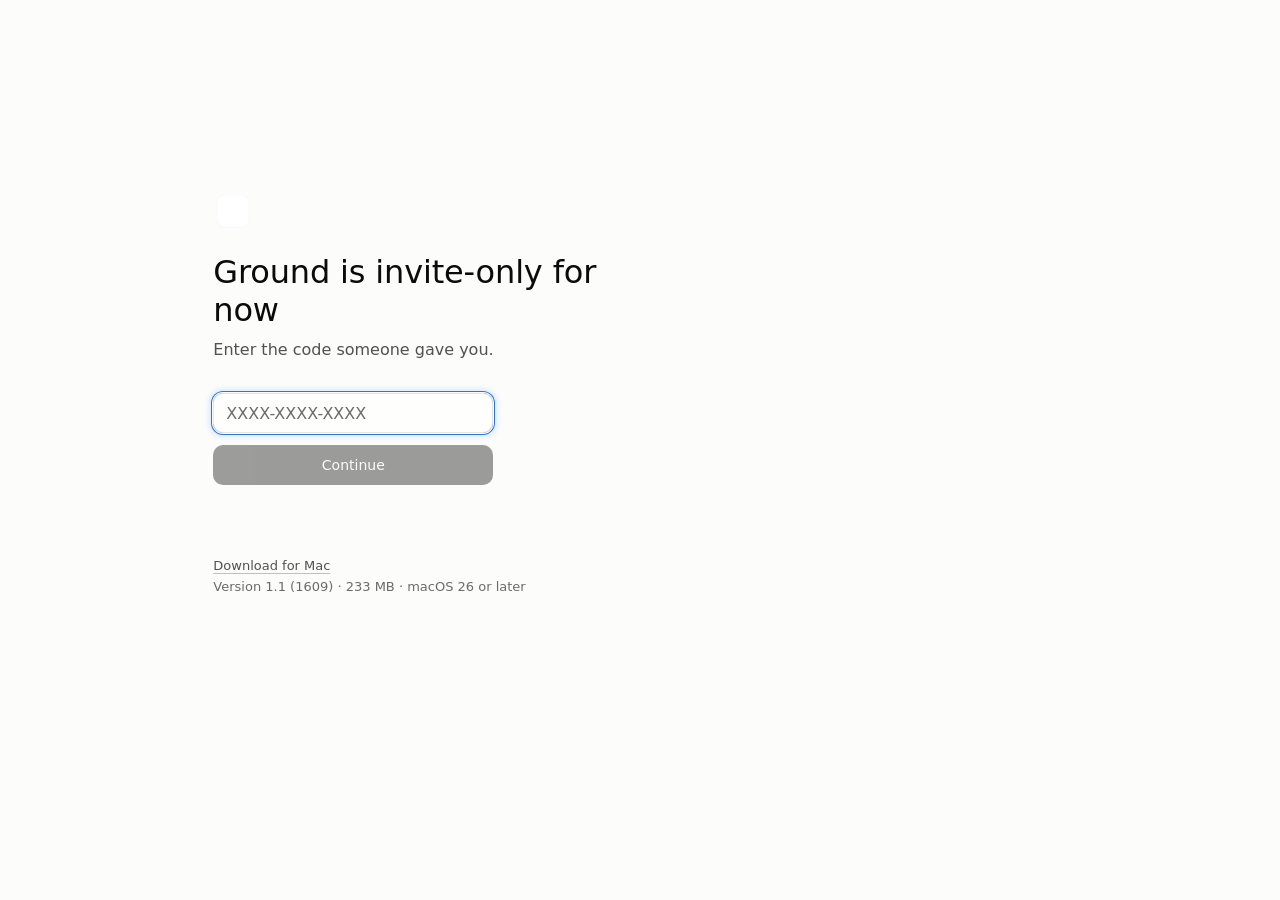
==== index.html @ ee079dfc "Ground's site: build 1609 Co-Authored-By: Claude Opus 5.5 <noreply@anthropic.com> Claude-Session: ht" ====
<!doctype html>
<html lang="en">
<head>
<meta charset="utf-8">
<meta name="viewport" content="width=device-width, initial-scale=1">
<meta name="robots" content="noindex, nofollow">
<title>Ground</title>
<meta name="theme-color" content="#FCFCFB">
<meta name="color-scheme" content="light">
<meta name="referrer" content="no-referrer">
<link rel="icon" type="image/png" href="favicon.png">
<link rel="apple-touch-icon" href="assets/apple-touch-icon.png">
<link rel="stylesheet" href="assets/gate.css">
<script>try { if (sessionStorage.getItem('ground.key')) document.documentElement.className = 'opening'; } catch (e) {}</script>
<script id="vault" type="application/json">{"v":1,"page":"index.html","manifest":"vault/e48f342cd4719c96.bin","salt":"JisEtHu2d+wHsGTk/KEd5A==","iterations":600000}</script>
</head>
<body>
<main class="gate">
  <div class="col">
    <img class="icon" src="assets/icon-512.png" alt="" width="40" height="40">
    <h1 class="title">Ground is invite-only for now</h1>
    <p class="line">Enter the code someone gave you.</p>
    <form class="card" id="gate" novalidate>
      <input class="field" id="code" type="text" placeholder="XXXX-XXXX-XXXX" aria-label="Invitation code"
             autocomplete="off" autocorrect="off" autocapitalize="characters" spellcheck="false" enterkeyhint="go">
      <button class="btn btn-primary" id="go" type="submit" disabled>Continue</button>
      <p class="problem" id="problem" role="status" aria-live="polite"></p>
    </form>
    <div class="app">
      <a href="https://github.com/office-levy/ground-site/releases/latest/download/Ground.dmg">Download for Mac</a>
      <p>Version 1.1 (1609) · 233 MB · macOS 26 or later</p>
    </div>
    <noscript><p class="problem">This page needs JavaScript to open.</p></noscript>
  </div>
</main>
<script src="assets/gate.js"></script>
</body>
</html>
---- assets/gate.css ----
/* The gate: Ground's invitation step (SignIn.swift `invited()`, PageTokens.swift SignInLook, the left
   column of 1 October 2026), in the site's own tokens (assets/site.css). Light only. */

:root {
  --ground: #FCFCFB;
  --ink: #0B0B0B;
  --secondary: #52514E;
  --quiet: #6D6B67;            /* Palette.placeholder too */
  --edge: rgba(11, 11, 11, .10);
  --edge-strong: rgba(11, 11, 11, .20);
  --field: rgba(255, 255, 255, .50);
  --accent: #2A78D6;
  --focus-glow: #CDE2FB;
  --primary: #0B0B0B;
  --primary-hover: #2C2C2A;
  --on-primary: #FCFCFB;
  --r-card: 10px;
  --fast: 60ms;
  --slow: 450ms;
  --overshoot: cubic-bezier(.34, 1.3, .64, 1);
  --font: -apple-system, BlinkMacSystemFont, "SF Pro Text", "SF Pro Display", system-ui, sans-serif;
  color-scheme: light;
}

* { box-sizing: border-box; }
html { -webkit-text-size-adjust: 100%; text-size-adjust: 100%; }
body {
  margin: 0;
  background: var(--ground);
  color: var(--ink);
  font-family: var(--font);
  font-size: 16px;
  line-height: 24px;
  -webkit-font-smoothing: antialiased;
}
p, h1 { margin: 0; }
.opening .gate { visibility: hidden; }

/* One left-aligned column, a sixth of the window in (48 at the least), at most 400 wide, centred in
   all but the window's bottom eighth. */
.gate {
  min-height: 100vh;
  min-height: 100svh;
  display: flex;
  align-items: center;
  padding: 48px 16px calc(48px + 12.5vh) max(48px, 16.6667vw);
}
.col { width: 100%; max-width: 400px; }
@media (max-width: 420px) { .gate { padding-left: max(24px, 16.6667vw); } }

.icon { display: block; width: 40px; height: 40px; }
.title { margin-top: 22px; font-size: 32px; line-height: 38px; font-weight: 500; letter-spacing: -.005em; }
.line { margin-top: 10px; font-size: 16px; line-height: 22px; color: var(--secondary); }

.card { margin-top: 32px; display: flex; flex-direction: column; align-items: flex-start; gap: 12px; }

/* A large field at the comfortable density: 40 high, corners 10, 12 at the sides, its words 16. */
.field {
  -webkit-appearance: none; appearance: none; margin: 0;
  width: 280px; max-width: 100%; height: 40px; padding: 0 12px;
  font: inherit; font-size: 16px; line-height: 24px; color: var(--ink);
  background: var(--field);
  border: 1px solid var(--edge);
  border-radius: var(--r-card);
  outline: none;
}
.field::placeholder { color: var(--quiet); opacity: 1; }
.field:hover:not(:focus) { border-color: var(--edge-strong); }
.field:focus { box-shadow: 0 0 0 1px var(--ground), 0 0 0 2px var(--accent), 0 0 6px 3px var(--focus-glow); }

.btn {
  -webkit-appearance: none; appearance: none; border: 0; margin: 0; font: inherit; cursor: default;
  display: inline-flex; align-items: center; justify-content: center;
  width: 280px; max-width: 100%; height: 40px; padding: 0 16px; border-radius: var(--r-card);
  font-size: 14px; line-height: 20px; font-weight: 500;
  transition: background-color var(--fast) linear, opacity var(--fast) linear, transform var(--slow) var(--overshoot);
}
.btn-primary { background: var(--primary); color: var(--on-primary); }
.btn-primary:hover:not(:disabled) { background: var(--primary-hover); }
.btn:active:not(:disabled) { transform: scale(.975); transition: background-color var(--fast) linear, transform var(--fast) linear; }
.btn:disabled { opacity: .4; }
.btn:focus { outline: none; }
.btn:focus-visible { box-shadow: 0 0 0 1px var(--ground), 0 0 0 2px var(--accent), 0 0 6px 3px var(--focus-glow); }
@media (prefers-reduced-motion: reduce) { .btn, .btn:active:not(:disabled) { transform: none; } }

.problem { font-size: 13px; line-height: 19px; color: var(--quiet); min-height: 19px; }

.app { margin-top: 40px; font-size: 13px; line-height: 19px; color: var(--quiet); }
.app a { color: var(--secondary); text-decoration: underline; text-decoration-color: rgba(82, 81, 78, .35); text-underline-offset: 3px; border-radius: 4px; }
.app a:hover { color: var(--ink); text-decoration-color: currentColor; }
.app a:focus { outline: none; }
.app a:focus-visible { box-shadow: 0 0 0 1px var(--ground), 0 0 0 2px var(--accent), 0 0 6px 3px var(--focus-glow); }
.app p { margin-top: 2px; }
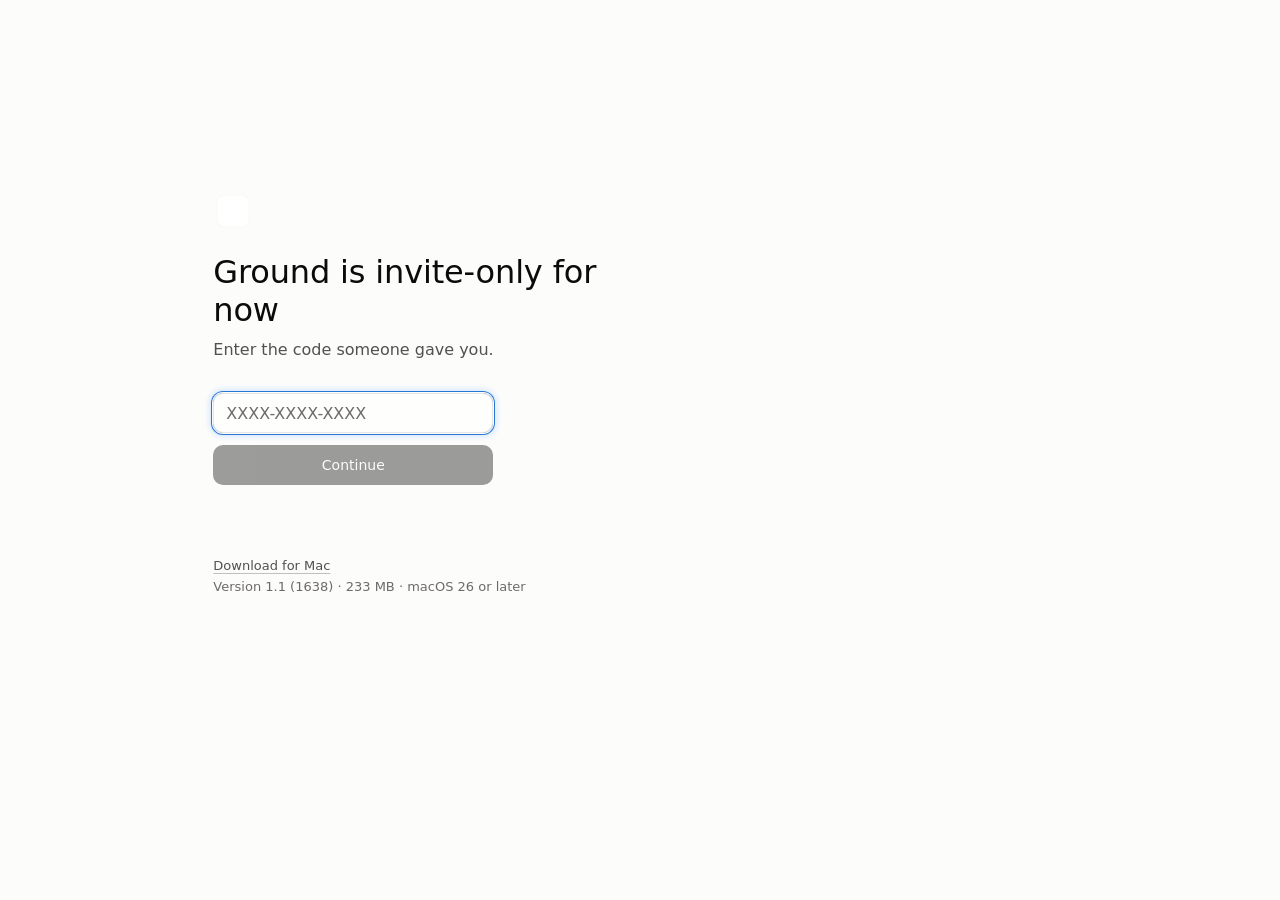
==== commit c942435c: "Publish Ground 1.1 (1638) download information" ====
--- a/index.html
+++ b/index.html
@@ -12,7 +12,7 @@
 <link rel="apple-touch-icon" href="assets/apple-touch-icon.png">
 <link rel="stylesheet" href="assets/gate.css">
 <script>try { if (sessionStorage.getItem('ground.key')) document.documentElement.className = 'opening'; } catch (e) {}</script>
-<script id="vault" type="application/json">{"v":1,"page":"index.html","manifest":"vault/e48f342cd4719c96.bin","salt":"JisEtHu2d+wHsGTk/KEd5A==","iterations":600000}</script>
+<script id="vault" type="application/json">{"v":1,"page":"index.html","manifest":"vault/114acfdcc73c30e7.bin","salt":"Dn+GaiXgDRQVJuhLzAlWlw==","iterations":600000}</script>
 </head>
 <body>
 <main class="gate">
@@ -28,7 +28,7 @@
     </form>
     <div class="app">
       <a href="https://github.com/office-levy/ground-site/releases/latest/download/Ground.dmg">Download for Mac</a>
-      <p>Version 1.1 (1609) · 233 MB · macOS 26 or later</p>
+      <p>Version 1.1 (1638) · 233 MB · macOS 26 or later</p>
     </div>
     <noscript><p class="problem">This page needs JavaScript to open.</p></noscript>
   </div>
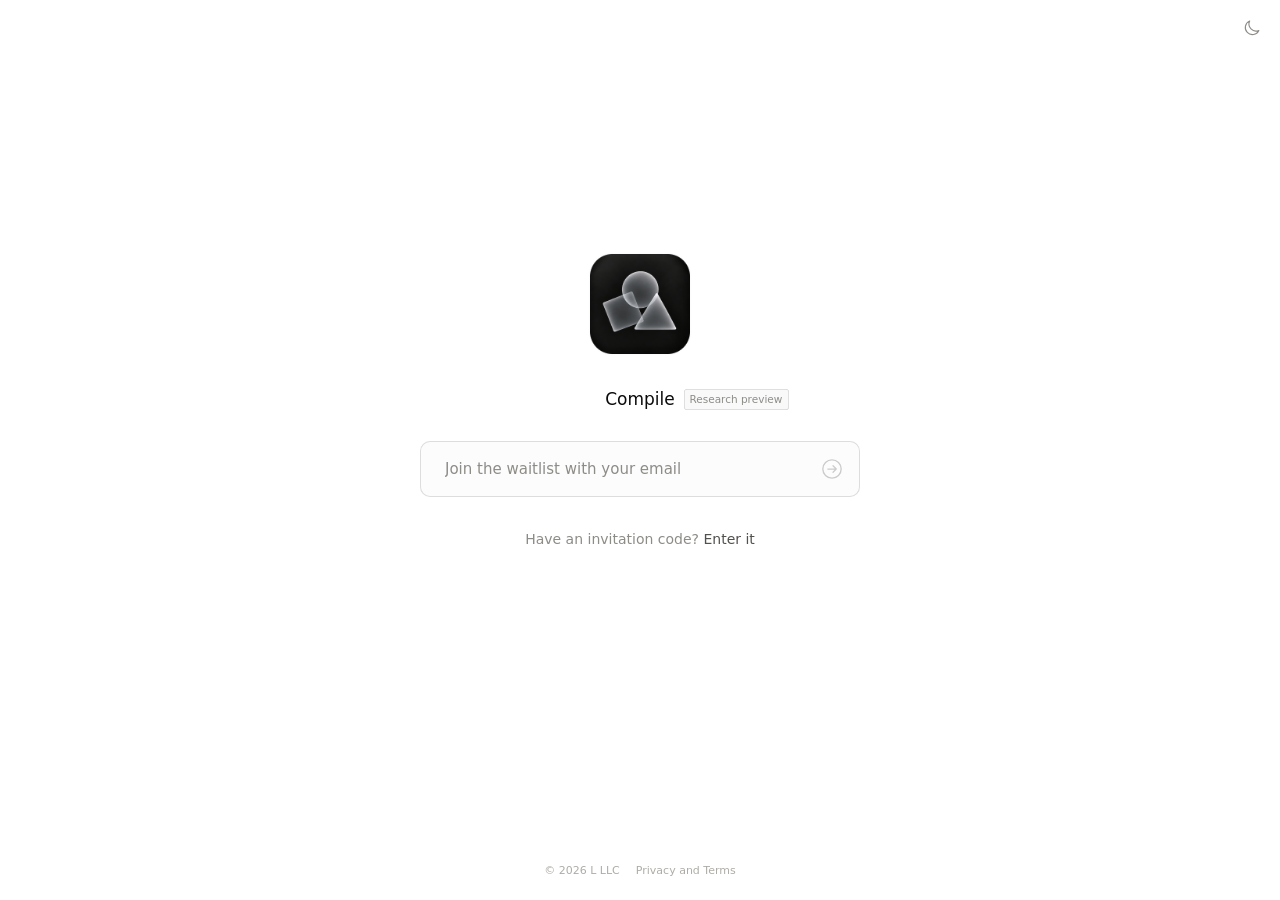
==== commit dc9f1d55: "Compile's door: the waitlist, and an invitation code's download" ====
--- a/index.html
+++ b/index.html
@@ -4,35 +4,54 @@
 <meta charset="utf-8">
 <meta name="viewport" content="width=device-width, initial-scale=1">
 <meta name="robots" content="noindex, nofollow">
-<title>Ground</title>
-<meta name="theme-color" content="#FCFCFB">
-<meta name="color-scheme" content="light">
+<title>Compile</title>
+<meta name="theme-color" content="#FFFFFF" media="(prefers-color-scheme: light)">
+<meta name="theme-color" content="#08090A" media="(prefers-color-scheme: dark)">
+<meta name="color-scheme" content="light dark">
+<script>
+/* Before the page is drawn: Light or Dark as the moon last chose, and whether this is one of Apple's own
+   systems, whose font draws SF Symbols (Site/public/assets/gate.css `.sym`). */
+(function () {
+  var root = document.documentElement;
+  try { var chosen = localStorage.getItem('appearance'); if (chosen === 'dark' || chosen === 'light') root.setAttribute('data-theme', chosen); } catch (e) {}
+  if (/Mac|iPhone|iPad|iPod/.test(navigator.platform || '') || /Macintosh|iPhone|iPad/.test(navigator.userAgent || '')) root.classList.add('apple');
+})();
+</script>
 <meta name="referrer" content="no-referrer">
 <link rel="icon" type="image/png" href="favicon.png">
 <link rel="apple-touch-icon" href="assets/apple-touch-icon.png">
 <link rel="stylesheet" href="assets/gate.css">
-<script>try { if (sessionStorage.getItem('ground.key')) document.documentElement.className = 'opening'; } catch (e) {}</script>
-<script id="vault" type="application/json">{"v":1,"page":"index.html","manifest":"vault/114acfdcc73c30e7.bin","salt":"Dn+GaiXgDRQVJuhLzAlWlw==","iterations":600000}</script>
 </head>
 <body>
-<main class="gate">
+<button class="theme" id="theme" type="button" aria-label="Dark appearance" aria-pressed="false"><span class="sym" aria-hidden="true"></span><svg class="drawn" viewBox="0 0 28 28" aria-hidden="true"><path d="M11.66 7A7.08 7.08 0 1 0 20.82 16.49A7.06 7.06 0 0 1 11.66 7Z"/></svg></button>
+<main class="gate" data-cloud="https://ground-cloud.ml2873.workers.dev">
   <div class="col">
-    <img class="icon" src="assets/icon-512.png" alt="" width="40" height="40">
-    <h1 class="title">Ground is invite-only for now</h1>
-    <p class="line">Enter the code someone gave you.</p>
-    <form class="card" id="gate" novalidate>
-      <input class="field" id="code" type="text" placeholder="XXXX-XXXX-XXXX" aria-label="Invitation code"
-             autocomplete="off" autocorrect="off" autocapitalize="characters" spellcheck="false" enterkeyhint="go">
-      <button class="btn btn-primary" id="go" type="submit" disabled>Continue</button>
+    <span class="icon" aria-hidden="true"><img class="day" src="assets/icon-512.png" alt="" width="100" height="100"><img class="night" src="assets/icon-512-dark.png" alt="" width="100" height="100"></span>
+    <h1 class="title"><span class="name">Compile<span class="badge"><span>Research preview</span></span></span></h1>
+    <form class="card" id="ask" novalidate>
+      <div class="row">
+        <input class="field" id="email" type="email" placeholder="Join the waitlist with your email" aria-label="Your email address, to join the waitlist" autocomplete="email" spellcheck="false">
+        <button class="go" id="send" type="submit" disabled aria-label="Join the waitlist"><span class="sym" aria-hidden="true"></span><svg class="drawn" viewBox="0 0 28 28" aria-hidden="true"><circle cx="14" cy="14" r="9.18"/><path class="arrow" d="M9.83 14H18.28M15.02 10.75L18.28 14L15.02 17.25"/><path class="tick" d="M10.17 14.57L12.65 17.94L17.75 10.5"/></svg></button>
+      </div>
+      <p class="problem" id="asked" role="status" aria-live="polite"></p>
+    </form>
+    <form class="card" id="enter" novalidate hidden>
+      <div class="cells" id="cells">
+        <input id="code" type="text" aria-label="Your invitation code: twelve letters and digits" autocomplete="off" autocorrect="off"
+               autocapitalize="characters" spellcheck="false" enterkeyhint="go">
+        <div class="boxes" aria-hidden="true"><span class="group"><span class="box" style="--i:0"></span><span class="box" style="--i:1"></span><span class="box" style="--i:2"></span><span class="box" style="--i:3"></span></span><span class="group"><span class="box" style="--i:4"></span><span class="box" style="--i:5"></span><span class="box" style="--i:6"></span><span class="box" style="--i:7"></span></span><span class="group"><span class="box" style="--i:8"></span><span class="box" style="--i:9"></span><span class="box" style="--i:10"></span><span class="box" style="--i:11"></span></span></div>
+      </div>
       <p class="problem" id="problem" role="status" aria-live="polite"></p>
     </form>
-    <div class="app">
-      <a href="https://github.com/office-levy/ground-site/releases/latest/download/Ground.dmg">Download for Mac</a>
-      <p>Version 1.1 (1638) · 233 MB · macOS 26 or later</p>
+    <div class="get" id="get" hidden>
+      <a class="download" id="download" href="#"><span class="mark" aria-hidden="true">&#xF8FF;</span>Download for Mac</a>
+      <p class="version"><span class="release">Version 1.3 (3509) · 213 MB</span><span>Requires <span class="system">macOS 26 or later</span> and a Mac with Apple silicon</span></p>
     </div>
-    <noscript><p class="problem">This page needs JavaScript to open.</p></noscript>
+    <p class="switch" id="switch-line"><span id="switch-words">Have an invitation code? </span><button type="button" class="link" id="switch" aria-controls="enter">Enter it</button></p>
+    <noscript><p class="problem">This page needs JavaScript.</p></noscript>
   </div>
 </main>
+<footer class="foot"><span>© 2026 L LLC</span><a href="privacy-and-terms.txt" download="Compile Privacy and Terms.txt">Privacy and Terms</a></footer>
 <script src="assets/gate.js"></script>
 </body>
 </html>
--- a/assets/gate.css
+++ b/assets/gate.css
@@ -1,93 +1,370 @@
-/* The gate: Ground's invitation step (SignIn.swift `invited()`, PageTokens.swift SignInLook, the left
-   column of 1 October 2026), in the site's own tokens (assets/site.css). Light only. */
+/* The gate: the site's door, in Compile's tokens (docs/spec/visual-system.md, Palette.swift), in Light or
+   Dark as the reader's system is, or as the moon at the top right chooses (the owner, 29 October 2026: “there
+   shoudl be a dark mode”). SF Pro, as the system's font, and SF Symbols, from the same font, on Apple's own
+   systems (the owner: “make sure its all apple sf symbols and font”). One column: Compile's icon, its name with "Research preview" beside it, and the
+   waitlist; the code's cells take the waitlist's place, and the download theirs. Focus is quiet and
+   neutral here, a ring of tint, with no blue. */
 
 :root {
-  --ground: #FCFCFB;
+  --ground: #FFFFFF;           /* white (the owner, 29 October 2026: “make the background straight up white in light mode”) */
   --ink: #0B0B0B;
   --secondary: #52514E;
-  --quiet: #6D6B67;            /* Palette.placeholder too */
-  --edge: rgba(11, 11, 11, .10);
-  --edge-strong: rgba(11, 11, 11, .20);
-  --field: rgba(255, 255, 255, .50);
+  --quiet: #8E8C87;            /* the grey words, lighter than the app's (the owner, 29 October 2026: “the gray text should be lighter in light mode and darker in dark mode”) */
+  --name: #0B0B0B;             /* Compile's name: ink in Light (“compile should be darker in light mode”) */
+  --link: #52514E;             /* “Enter it”: a step softer than the name, in Light as in Dark (the owner, 29 October 2026: “the gray used in 'compile' should be the color for 'enter it' and the color 'enter it' is should take what compile is”) */
+  --badge-fill: rgba(var(--tints), .022);
+  --faint: #AEACA7;            /* the footer's words, fainter than the grey words (the owner, 29 October 2026) */
+  --tints: 11, 11, 11;         /* the tints are the text colour at an opacity: #0B0B0B in Light */
+  --edge: rgba(var(--tints), .10);
+  --edge-strong: rgba(var(--tints), .20);
+  --tint: rgba(var(--tints), .05);
+  --tint-hover: rgba(var(--tints), .10);
+  --field: #FCFCFC;            /* the text box the lightest grey on the white page (the owner, 29 October 2026: “a lot lighter gray”, then lighter still) */
+  --shadow: rgba(11, 11, 11, .045);
   --accent: #2A78D6;
   --focus-glow: #CDE2FB;
-  --primary: #0B0B0B;
-  --primary-hover: #2C2C2A;
-  --on-primary: #FCFCFB;
   --r-card: 10px;
   --fast: 60ms;
+  --base: 200ms;
+  --settle: 300ms;
   --slow: 450ms;
-  --overshoot: cubic-bezier(.34, 1.3, .64, 1);
-  --font: -apple-system, BlinkMacSystemFont, "SF Pro Text", "SF Pro Display", system-ui, sans-serif;
-  color-scheme: light;
-}
-
+  --ease-out: cubic-bezier(.165, .84, .44, 1);
+  --overshoot: cubic-bezier(.3, 1.12, .6, 1);   /* a little give, no more */
+  --regular: 400;
+  --medium: 500;
+  --font: -apple-system, BlinkMacSystemFont, system-ui, "SF Pro", "SF Pro Text", sans-serif;
+  color-scheme: light dark;
+}
+/* Dark, as Compile's own (Palette.swift): Linear's page, #08090A, its text #F7F8F8, X's greys for the
+   quieter words, the tints white; the field a step above the page, as the app's message field is. As the
+   reader's system is, unless the moon chose (`data-theme`, kept in the browser). */
+:root[data-theme="dark"] {
+  --ground: #08090A;
+  --ink: #F7F8F8;
+  --secondary: #CECECE;
+  --quiet: #8C8C8C;
+  --name: #F7F8F8;
+  --link: #CECECE;
+  --badge-fill: rgba(var(--tints), .05);
+  --faint: #6B6B6B;
+  --tints: 255, 255, 255;
+  --tint-hover: rgba(var(--tints), .075);
+  --field: rgba(255, 255, 255, .018);   /* a step above the page, less than it was (the owner, 29 October 2026: “make the text box a bit darker than it was before”) */
+  --shadow: rgba(0, 0, 0, .35);
+  color-scheme: dark;
+}
+:root[data-theme="light"] { color-scheme: light; }
+@media (prefers-color-scheme: dark) {
+  :root:not([data-theme="light"]) {
+    --ground: #08090A;
+    --ink: #F7F8F8;
+    --secondary: #CECECE;
+    --quiet: #8C8C8C;
+    --name: #F7F8F8;
+    --link: #CECECE;
+    --badge-fill: rgba(var(--tints), .05);
+    --faint: #6B6B6B;
+    --tints: 255, 255, 255;
+    --tint-hover: rgba(var(--tints), .075);
+    --field: rgba(255, 255, 255, .018);
+    --shadow: rgba(0, 0, 0, .35);
+    color-scheme: dark;
+  }
+}
 * { box-sizing: border-box; }
 html { -webkit-text-size-adjust: 100%; text-size-adjust: 100%; }
 body {
   margin: 0;
+  display: flex; flex-direction: column; min-height: 100vh; min-height: 100svh;
   background: var(--ground);
   color: var(--ink);
   font-family: var(--font);
-  font-size: 16px;
-  line-height: 24px;
+  font-size: 14px;
+  line-height: 20px;
+  font-weight: var(--regular);
   -webkit-font-smoothing: antialiased;
+  transition: background-color var(--base) var(--ease-out), color var(--base) var(--ease-out);
 }
 p, h1 { margin: 0; }
-.opening .gate { visibility: hidden; }
-
-/* One left-aligned column, a sixth of the window in (48 at the least), at most 400 wide, centred in
-   all but the window's bottom eighth. */
+.opening .gate, .opening .foot { visibility: hidden; }
+
+/* One column, 360 wide, a little above the window's middle: its top stays where it is, so a message, a
+   form giving way to another, or the download, changes nothing above it. */
 .gate {
-  min-height: 100vh;
-  min-height: 100svh;
-  display: flex;
-  align-items: center;
-  padding: 48px 16px calc(48px + 12.5vh) max(48px, 16.6667vw);
-}
-.col { width: 100%; max-width: 400px; }
-@media (max-width: 420px) { .gate { padding-left: max(24px, 16.6667vw); } }
-
-.icon { display: block; width: 40px; height: 40px; }
-.title { margin-top: 22px; font-size: 32px; line-height: 38px; font-weight: 500; letter-spacing: -.005em; }
-.line { margin-top: 10px; font-size: 16px; line-height: 22px; color: var(--secondary); }
-
-.card { margin-top: 32px; display: flex; flex-direction: column; align-items: flex-start; gap: 12px; }
-
-/* A large field at the comfortable density: 40 high, corners 10, 12 at the sides, its words 16. */
+  flex: 1;
+  display: flex; align-items: flex-start; justify-content: center;
+  padding: max(48px, calc(46vh - 160px)) max(24px, env(safe-area-inset-right, 0px)) 64px max(24px, env(safe-area-inset-left, 0px));
+  padding-top: max(48px, calc(46svh - 160px));
+}
+/* In Claude Duet's proportions (the owner, 29 October 2026: “make the relative sizes for each piece closer to
+   https://claude.com/product/claude-duet”): the icon 100, the name 17 with its label beside it 32 below, and
+   a field 56 high, 440 across. */
+.col { width: 100%; max-width: 440px; display: flex; flex-direction: column; align-items: center; text-align: center; }
+/* Arriving (the owner, 28 October 2026: “how about motion”; 29 October: “should be even subtler”): the icon
+   settles in from a touch small and low; then the name, its label landing beside it, the line and the form,
+   each a beat after the one before, a few points each. Reduce Motion shows them at once. */
+.col > * { animation: arrive var(--slow) var(--ease-out) both; }
+.col > .icon { animation: settle 600ms var(--overshoot) backwards; }
+.col > .title { animation-delay: 90ms; }
+.col > .card { animation-delay: 220ms; }
+.col > .switch { animation-delay: 280ms; }
+.foot { animation: arrive var(--slow) var(--ease-out) 340ms both; }
+.title .badge { animation: land var(--settle) var(--ease-out) 460ms both; }
+
+/* Compile's icon, as it sits in the Dock: its own rounded shape, with the faintest shadow under it (the
+   owner, 29 October 2026: “dial down the shadow under the icon”). Under the pointer it lifts a point, its
+   shadow with it. In Dark no tile, the shapes alone (scripts/app-icon/site.py; the owner: “why does the icon
+   look weird in dark mode the light patches”), the two crossing as the appearance changes. */
+.icon {
+  position: relative; display: block; width: 100px; height: 100px;
+  filter: drop-shadow(0 0.5px 1px var(--shadow));
+  transition: transform var(--settle) var(--overshoot), filter var(--settle) var(--ease-out);
+}
+.icon:hover {
+  transform: translateY(-1px) scale(1.012);
+  filter: drop-shadow(0 1px 2px var(--shadow));
+}
+.icon img { display: block; width: 100px; height: 100px; transition: opacity var(--base) var(--ease-out); }
+.icon .night { position: absolute; inset: 0; opacity: 0; }
+:root[data-theme="dark"] .icon .night { opacity: 1; }
+:root[data-theme="dark"] .icon .day { opacity: 0; }
+@media (prefers-color-scheme: dark) {
+  :root:not([data-theme="light"]) .icon .night { opacity: 1; }
+  :root:not([data-theme="light"]) .icon .day { opacity: 0; }
+}
+.title {
+  margin-top: 32px; display: flex; justify-content: center;
+  font-size: 17px; line-height: 27px; font-weight: var(--regular); letter-spacing: 0; color: var(--name);
+}
+/* The name in the middle, and "Research preview" beside it, level with the name's middle, as Claude Duet sets
+   its own (the owner, 29 October 2026: “even the name compile put side by side with reaerch preview in the
+   same way”; “recenter compile and make reserch preview smaller w the little box its in”): 10.5 points,
+   regular, quiet, in the faintest tint inside a hairline with small corners. */
+.title .name { position: relative; display: block; }
+.badge {
+  position: absolute; left: 100%; top: 0; bottom: 0; margin: auto 0 auto 9px; height: fit-content;
+  display: block; padding: 5.2px 6.3px 4.8px 5.7px; white-space: nowrap;   /* even round the letters themselves */
+  border-radius: 3.5px; background: var(--badge-fill); box-shadow: inset 0 0 0 0.5px rgba(var(--tints), .22);
+  font-size: 10.5px; line-height: 11px; font-weight: var(--regular); letter-spacing: 0; color: var(--quiet);  /* a little lighter than medium (the owner, 29 October 2026) */
+  /* Its words in the middle of the hairline, always (the owner, 28 and 29 October 2026: “make sure 'research
+     preview' is always centered in its box”): the box trimmed to the capitals' top and the baseline, with
+     even padding round them, so the middle is the letters' own, in any font, and not their line's; and the
+     box itself in the middle of the name's line. */
+  text-box: trim-both cap alphabetic;
+}
+
+.card { margin-top: 28px; width: 100%; display: flex; flex-direction: column; align-items: stretch; gap: 8px; }
+/* The field, and in it at the right SF Symbols' arrow.right.circle, light (the owner, 29 October 2026: the tick
+   was “unclear if its submit” and “to heavy the line weight”; of four made, “A”): faint until what is typed
+   could be sent, in ink once it could, arrow.right.circle.fill under the pointer and as it goes, with a little
+   give, and checkmark.circle.fill once the address is on the waitlist. Where the system's font has no SF
+   Symbols, a drawing of the same (`.drawn`). */
+.row { position: relative; }
+.row .field { padding: 0 56px 0 24px; }
+.go {
+  -webkit-appearance: none; appearance: none; margin: 0; padding: 0; border: 0; background: none; cursor: pointer;
+  position: absolute; right: 14px; top: 50%; width: 28px; height: 28px; margin-top: -14px; border-radius: 50%;
+  display: grid; place-items: center; color: var(--ink);
+  transition: color var(--base) var(--ease-out), transform var(--slow) var(--overshoot);
+}
+.go .sym { font-size: 20px; font-weight: 300; }
+.go .sym::before { content: "\10007C"; }                                                    /* arrow.right.circle */
+.go:not(:disabled):hover .sym::before, .card.sending .go .sym::before { content: "\10007D"; } /* arrow.right.circle.fill */
+.card.done .go .sym::before { content: "\100063"; }                                         /* checkmark.circle.fill */
+.go .drawn { display: block; width: 28px; height: 28px; overflow: visible; }  /* the symbol's own proportions, measured */
+.apple .go .drawn { display: none; }
+.go circle { fill: transparent; stroke: currentColor; stroke-width: 1.35; transition: fill var(--base) var(--ease-out); }
+.go path { fill: none; stroke: currentColor; stroke-width: 1.25; stroke-linecap: round; stroke-linejoin: round; transition: stroke var(--base) var(--ease-out); }
+.go .tick { display: none; stroke-width: 1.45; }
+.go:disabled { color: var(--edge-strong); cursor: default; }
+.go:not(:disabled):hover circle { fill: currentColor; }
+.go:not(:disabled):hover path { stroke: var(--ground); }
+.go:active:not(:disabled) { transform: scale(.94); transition: transform var(--fast) linear; }
+.go:focus { outline: none; }
+.go:focus-visible { box-shadow: 0 0 0 2px var(--ground), 0 0 0 4px var(--edge-strong); }
+.card.sending .go, .card.done .go { color: var(--ink); cursor: default; animation: give var(--slow) var(--overshoot); }
+.card.sending .go circle, .card.done .go circle { fill: var(--ink); }
+.card.sending .go path, .card.done .go path { stroke: var(--ground); }
+.card.done .go .arrow { display: none; }
+.card.done .go .tick { display: inline; }
+.card.done .go { animation: none; }
+.card[hidden] { display: none; }
+.card.shown { animation: arrive var(--settle) var(--ease-out); }
+
+/* A field as Claude Duet's: 56 high, 24 at the sides, its words 15, but corners of 10 (the owner, 29 October
+   2026: “lessen the radii of the text box”); under focus its edge darkens and a ring of tint comes round it. */
 .field {
   -webkit-appearance: none; appearance: none; margin: 0;
-  width: 280px; max-width: 100%; height: 40px; padding: 0 12px;
-  font: inherit; font-size: 16px; line-height: 24px; color: var(--ink);
+  width: 100%; height: 56px; padding: 0 24px;
+  font: inherit; font-size: 15px; line-height: 22px; color: var(--ink);
   background: var(--field);
-  border: 1px solid var(--edge);
-  border-radius: var(--r-card);
+  border: 0.5px solid rgba(var(--tints), .13);   /* a faint hairline (the owner, 29 October 2026: “thinner lines for text boxes”, “too heavy … the outline”) */
+  border-radius: 10px;
   outline: none;
-}
-.field::placeholder { color: var(--quiet); opacity: 1; }
-.field:hover:not(:focus) { border-color: var(--edge-strong); }
-.field:focus { box-shadow: 0 0 0 1px var(--ground), 0 0 0 2px var(--accent), 0 0 6px 3px var(--focus-glow); }
-
-.btn {
-  -webkit-appearance: none; appearance: none; border: 0; margin: 0; font: inherit; cursor: default;
-  display: inline-flex; align-items: center; justify-content: center;
-  width: 280px; max-width: 100%; height: 40px; padding: 0 16px; border-radius: var(--r-card);
-  font-size: 14px; line-height: 20px; font-weight: 500;
-  transition: background-color var(--fast) linear, opacity var(--fast) linear, transform var(--slow) var(--overshoot);
-}
-.btn-primary { background: var(--primary); color: var(--on-primary); }
-.btn-primary:hover:not(:disabled) { background: var(--primary-hover); }
-.btn:active:not(:disabled) { transform: scale(.975); transition: background-color var(--fast) linear, transform var(--fast) linear; }
-.btn:disabled { opacity: .4; }
-.btn:focus { outline: none; }
-.btn:focus-visible { box-shadow: 0 0 0 1px var(--ground), 0 0 0 2px var(--accent), 0 0 6px 3px var(--focus-glow); }
-@media (prefers-reduced-motion: reduce) { .btn, .btn:active:not(:disabled) { transform: none; } }
-
-.problem { font-size: 13px; line-height: 19px; color: var(--quiet); min-height: 19px; }
-
-.app { margin-top: 40px; font-size: 13px; line-height: 19px; color: var(--quiet); }
-.app a { color: var(--secondary); text-decoration: underline; text-decoration-color: rgba(82, 81, 78, .35); text-underline-offset: 3px; border-radius: 4px; }
-.app a:hover { color: var(--ink); text-decoration-color: currentColor; }
-.app a:focus { outline: none; }
-.app a:focus-visible { box-shadow: 0 0 0 1px var(--ground), 0 0 0 2px var(--accent), 0 0 6px 3px var(--focus-glow); }
-.app p { margin-top: 2px; }
+  transition: border-color var(--fast) linear, box-shadow var(--base) var(--ease-out);
+}
+.field::placeholder { color: var(--quiet); opacity: 1; letter-spacing: normal; }
+.field:hover:not(:focus) { border-color: rgba(var(--tints), .22); }
+/* Under focus, a little lighter than the edge a pointer brings (the owner, 28 October 2026: “the perimeter
+   around the textbox looks a bit too heavy when you're in it. lessen just a bit”). */
+.field:focus { border-color: rgba(var(--tints), .2); box-shadow: 0 0 0 3px rgba(var(--tints), .03); }
+
+
+/* An invitation code: a cell for each of its twelve letters and digits, in fours (the owner, 28 October
+   2026: “a thing per character or digit”; of three made, “go with three”), each as the text box is (29 October:
+   “consistent wiht all the conventions weve established on the join waitinglist page”): its faint fill and
+   hairline, the next's hairline darker with the text box's ring and a caret. The field that takes the typing
+   lies unseen over them. A letter lands in its cell, a little small; while the code is checked the fill
+   breathes along the cells; a code that isn't one shakes them a little; one that is clears them, one after
+   another. */
+.cells { position: relative; display: flex; align-items: center; justify-content: center; height: 56px; }  /* as high as the field */
+.cells input {
+  position: absolute; inset: 0; z-index: 1; width: 100%; height: 100%; margin: 0; padding: 0; border: 0;
+  opacity: 0; font-size: 16px; color: transparent; background: transparent; caret-color: transparent; cursor: text;
+}
+.boxes { display: flex; gap: 14px; }
+.boxes .group { display: grid; grid-template-columns: repeat(4, 28px); gap: 5px; }
+.box {
+  display: grid; place-items: center; height: 40px; border-radius: 7px;
+  background: var(--field); border: 0.5px solid rgba(var(--tints), .13);
+  font-size: 17px; line-height: 22px; color: var(--ink);
+  transition: background-color var(--base) var(--ease-out), color var(--base) var(--ease-out),
+              border-color var(--fast) linear, box-shadow var(--base) var(--ease-out);
+}
+.cells:hover:not(:focus-within) .box { border-color: rgba(var(--tints), .22); }
+.cells:focus-within .box.next { border-color: rgba(var(--tints), .2); box-shadow: 0 0 0 3px rgba(var(--tints), .03); }
+.cells:focus-within .box.next::after {
+  content: ""; width: 1.5px; height: 20px; border-radius: 1px; background: var(--ink);
+  animation: blink 1.1s steps(1) infinite;
+}
+.box.landed { animation: landed 220ms var(--overshoot); }
+/* While the code is checked, a wave runs along the cells, each rising a point and brightening in turn, as
+   xAI's three dots do (1.3 s, ease-in-out, one after another), a little subtler than theirs (the owner, 29
+   October 2026: “maek that movement a bit subtler”); no words with it. */
+.card.sending .box { animation: wave 1.3s ease-in-out infinite; animation-delay: calc(var(--i) * 60ms); }
+.card.sending .box.next::after, .card.done .box.next::after { content: none; }
+.cells.wrong { animation: shake 360ms var(--ease-out); }
+.card.done .box { background: transparent; border-color: transparent; box-shadow: none; transition-delay: calc(var(--i) * 30ms); }
+/* On a phone, narrower: the cells as they were before; on the narrowest, narrower still. */
+@media (max-width: 480px) {
+  .boxes { gap: 12px; } .boxes .group { grid-template-columns: repeat(4, 22px); gap: 4px; }
+  .box { height: 34px; font-size: 15px; }
+}
+@media (max-width: 380px) { .boxes { gap: 8px; } .boxes .group { grid-template-columns: repeat(4, 20px); } }
+
+/* What the cloud said, under the field: quiet, arriving as the form did. */
+.problem { min-height: 20px; font-size: 14px; line-height: 20px; color: var(--quiet); text-wrap: balance; }
+.problem.shown { animation: arrive var(--settle) var(--ease-out); }
+.card.done .field { color: var(--secondary); }
+.card.done .problem { color: var(--secondary); }
+
+/* The way between the two forms: the one going steps back, a little up and small, and the words under it
+   fade as they change; the other arrives. The download's way in is the same step back, slower. */
+.col > .stepping { animation: leave 160ms var(--ease-out) forwards; pointer-events: none; }
+.col > .leaving { animation: leave 240ms var(--ease-out) forwards; pointer-events: none; }
+
+/* The download, once a code was one: it rises into the form's place, a little low and small, with give,
+   and what it needs settles under it a beat later. As wide as its words, as the text box is (the owner, 29
+   October 2026: consistent with the waitlist's conventions): its faint fill, hairline and corners of 10, its
+   words light grey (28 October: “option 2 … if you could make the text light gray”), ink under the pointer,
+   the edge darker with the text box's ring on focus; the Apple logo before them on Apple's systems. */
+.get { margin-top: 24px; display: flex; flex-direction: column; align-items: center; gap: 28px; }  /* what it needs well below the button (the owner, 29 October 2026: “should be lower”) */
+.get[hidden] { display: none; }
+.get.shown { animation: rise 480ms var(--overshoot) both; }
+.get.shown .version { animation: arrive var(--slow) var(--ease-out) 200ms both; }
+.download {
+  display: inline-flex; align-items: center; justify-content: center; gap: 6px;
+  height: 48px; padding: 0 24px; border-radius: 10px;
+  border: 0.5px solid rgba(var(--tints), .13); background: var(--field); color: var(--quiet); text-decoration: none;
+  font-size: 15px; line-height: 20px; font-weight: var(--regular);
+  transition: border-color var(--fast) linear, color var(--fast) linear, box-shadow var(--base) var(--ease-out),
+              transform var(--slow) var(--overshoot);
+}
+.download:hover { border-color: rgba(var(--tints), .22); color: var(--ink); }
+.download .mark { display: none; font-size: 16px; line-height: 1; margin-top: -2px; }
+.apple .download .mark { display: inline; }
+.download:active { transform: scale(.985); transition: border-color var(--fast) linear, color var(--fast) linear, transform var(--fast) linear; }
+.download:focus { outline: none; }
+.download:focus-visible { border-color: rgba(var(--tints), .2); box-shadow: 0 0 0 3px rgba(var(--tints), .03); }
+.get.quiet .download:focus-visible { box-shadow: none; }
+.version { display: flex; flex-direction: column; align-items: center; gap: 2px; font-size: 13px; line-height: 18px; color: var(--quiet); }
+.version .release:empty { display: none; }
+
+/* The other way in: "Have an invitation code? Enter it", or back, "Join the waitlist". */
+.switch { margin-top: 4px; font-size: 14px; line-height: 20px; color: var(--quiet); transition: opacity 160ms var(--ease-out); }
+.switch.swapping { opacity: 0; }
+.link {
+  padding: 0; border: 0; background: none; cursor: pointer;
+  font: inherit; color: var(--link); border-radius: 4px;
+  transition: color var(--fast) linear;
+}
+.link:hover { color: var(--ink); }
+/* "Join the waitlist", standing alone under the code, is the same link as "Enter it". */
+.link:focus { outline: none; }
+.link:focus-visible { box-shadow: 0 0 0 2px var(--ground), 0 0 0 4px var(--edge-strong); }
+
+/* Light or Dark, chosen here (the owner, 29 October 2026: “the symbol for dark and light is tha thalf moon and
+   then fill all white on dark mode”, “sort of like this https://docs.x.ai/overview”, “dont do fill for the
+   moon”): at the window's top right, SF Symbols' moon, quiet in Light and white in Dark. */
+.theme {
+  -webkit-appearance: none; appearance: none; margin: 0; padding: 0; border: 0; background: none; cursor: pointer;
+  position: fixed; z-index: 2; top: max(14px, env(safe-area-inset-top, 0px)); right: max(14px, env(safe-area-inset-right, 0px));
+  width: 28px; height: 28px; border-radius: 50%;
+  display: grid; place-items: center; color: var(--quiet);
+  animation: arrive var(--slow) var(--ease-out) 340ms both;
+  transition: color var(--fast) linear, background-color var(--fast) linear;
+}
+.theme:hover { color: var(--ink); }
+.theme:focus { outline: none; }
+.theme:focus-visible { box-shadow: 0 0 0 2px var(--ground), 0 0 0 4px var(--edge-strong); }
+.theme .drawn { display: block; width: 28px; height: 28px; fill: none; stroke: currentColor; stroke-width: 1.13; stroke-linejoin: round; }
+:root[data-theme="dark"] .theme { color: var(--ink); }
+@media (prefers-color-scheme: dark) {
+  :root:not([data-theme="light"]) .theme { color: var(--ink); }
+}
+
+/* An SF Symbol, as the system's font draws it on Apple's own systems: its character, at the text's weight.
+   Elsewhere, where no font has them, a drawing of the same shape stands in (`.drawn`), drawn to the symbol's
+   measured size, line and place in its button (the owner, 29 October 2026: “the non apple should more closely
+   match the apple”). */
+.sym { display: none; font-family: var(--font); font-style: normal; line-height: 1; }
+.apple .sym { display: block; }
+.apple .drawn { display: none; }
+.theme .sym { font-size: 15px; font-weight: 400; }
+.theme .sym::before { content: "\1001B9"; }   /* moon */
+
+/* The page's footer, small and faint (the owner, 29 October 2026: “should be smaller. lighter in light mode and
+   darker on dark mode. on the bottom also put small © 2026 L LLC”): the copyright, and the privacy page with
+   the policy and the terms. */
+.foot {
+  padding: 0 max(24px, env(safe-area-inset-right, 0px)) max(22px, env(safe-area-inset-bottom, 0px)) max(24px, env(safe-area-inset-left, 0px));
+  display: flex; justify-content: center; gap: 16px;
+  font-size: 11px; line-height: 14px; color: var(--faint);
+}
+.foot a { color: var(--faint); border-radius: 4px; transition: color var(--fast) linear; text-decoration: none; }
+.foot a:hover { color: var(--ink); }
+.foot a:focus { outline: none; }
+.foot a:focus-visible { box-shadow: 0 0 0 2px var(--ground), 0 0 0 4px var(--edge-strong); }
+
+@keyframes arrive { from { opacity: 0; transform: translateY(3px); } }
+@keyframes settle { from { opacity: 0; transform: translateY(4px) scale(.96); } }
+@keyframes land { from { opacity: 0; transform: translateX(-2px); } }
+@keyframes give { 40% { transform: scale(1.06); } }
+@keyframes leave { to { opacity: 0; transform: translateY(-2px) scale(.99); } }
+@keyframes rise { from { opacity: 0; transform: translateY(4px) scale(.985); } }
+@keyframes landed { from { transform: scale(.92); color: transparent; } 60% { color: var(--ink); } }
+@keyframes wave { 0%, 55%, 100% { opacity: .6; transform: translateY(0); } 25% { opacity: 1; transform: translateY(-1px); } }
+@keyframes shake { 20% { transform: translateX(-3px); } 45% { transform: translateX(2px); } 70% { transform: translateX(-1px); } }
+@keyframes blink { 50% { opacity: 0; } }
+@media (prefers-reduced-motion: reduce) {
+  .col > *, .col > .icon, .title .badge, .foot, .card.shown, .card.done .problem { animation: none; }
+  .icon, .icon:hover, .icon img { transition: none; transform: none; }
+  .card.sending .go, .go:active:not(:disabled) { animation: none; transform: none; }
+  .col > .leaving, .col > .stepping, .get.shown, .get.shown .version, .problem.shown { animation: none; }
+  .switch { transition: none; }
+  .theme { animation: none; }
+  body { transition: none; }
+  .download, .download:active { transition: none; transform: none; }
+  .box.landed, .card.sending .box, .cells.wrong { animation: none; }
+  .card.done .box { transition-delay: 0s; }
+}
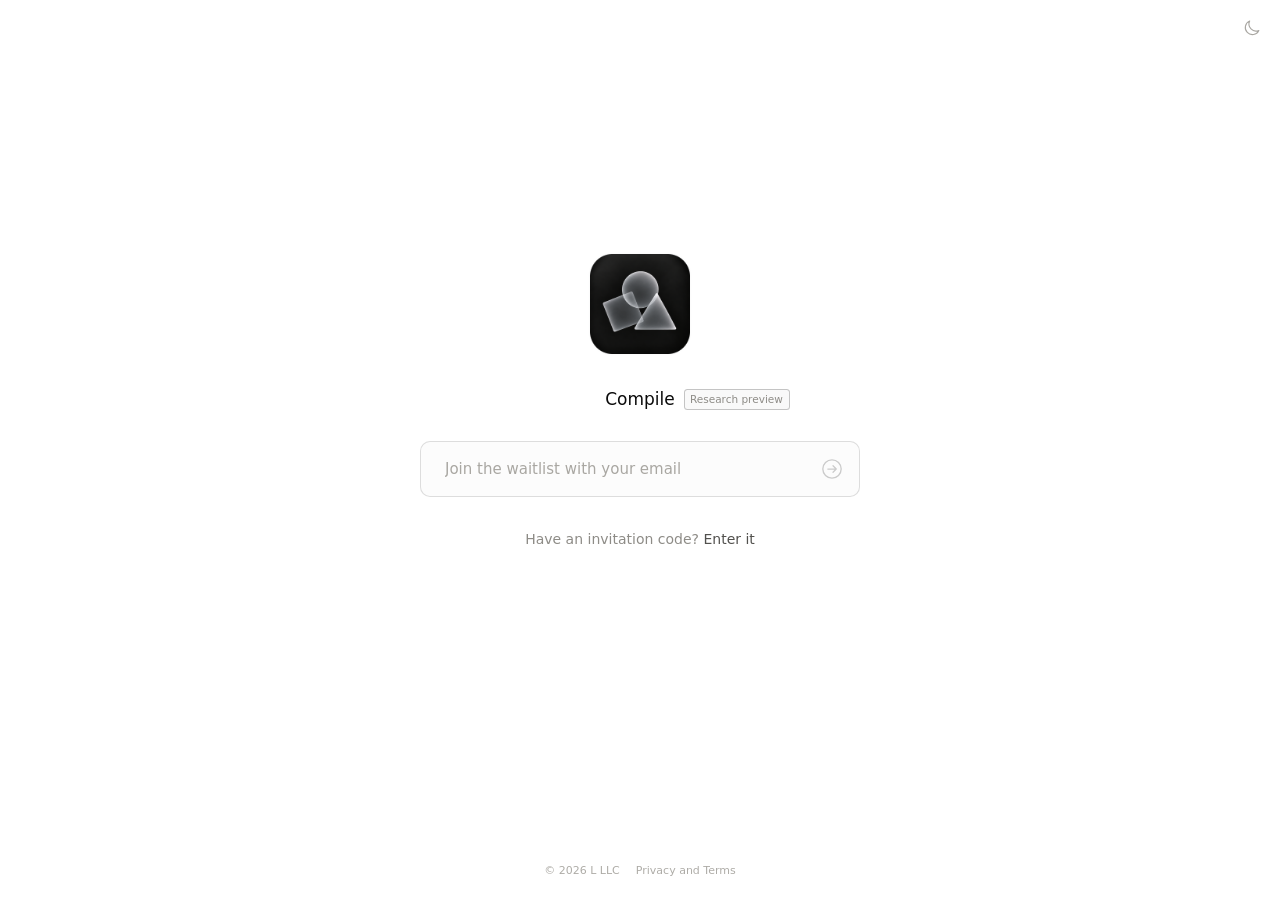
==== commit bef301ef: "Compile's door: the waitlist, and an invitation code's download" ====
--- a/index.html
+++ b/index.html
@@ -10,7 +10,7 @@
 <meta name="color-scheme" content="light dark">
 <script>
 /* Before the page is drawn: Light or Dark as the moon last chose, and whether this is one of Apple's own
-   systems, whose font draws SF Symbols (Site/public/assets/gate.css `.sym`). */
+   systems, whose font draws the Apple logo on the download (Site/public/assets/gate.css `.mark`). */
 (function () {
   var root = document.documentElement;
   try { var chosen = localStorage.getItem('appearance'); if (chosen === 'dark' || chosen === 'light') root.setAttribute('data-theme', chosen); } catch (e) {}
@@ -23,7 +23,7 @@
 <link rel="stylesheet" href="assets/gate.css">
 </head>
 <body>
-<button class="theme" id="theme" type="button" aria-label="Dark appearance" aria-pressed="false"><span class="sym" aria-hidden="true"></span><svg class="drawn" viewBox="0 0 28 28" aria-hidden="true"><path d="M11.66 7A7.08 7.08 0 1 0 20.82 16.49A7.06 7.06 0 0 1 11.66 7Z"/></svg></button>
+<button class="theme" id="theme" type="button" aria-label="Dark appearance" aria-pressed="false"><svg class="drawn" viewBox="0 0 28 28" aria-hidden="true"><path d="M11.66 7A7.08 7.08 0 1 0 20.82 16.49A7.06 7.06 0 0 1 11.66 7Z"/></svg></button>
 <main class="gate" data-cloud="https://ground-cloud.ml2873.workers.dev">
   <div class="col">
     <span class="icon" aria-hidden="true"><img class="day" src="assets/icon-512.png" alt="" width="100" height="100"><img class="night" src="assets/icon-512-dark.png" alt="" width="100" height="100"></span>
@@ -31,7 +31,7 @@
     <form class="card" id="ask" novalidate>
       <div class="row">
         <input class="field" id="email" type="email" placeholder="Join the waitlist with your email" aria-label="Your email address, to join the waitlist" autocomplete="email" spellcheck="false">
-        <button class="go" id="send" type="submit" disabled aria-label="Join the waitlist"><span class="sym" aria-hidden="true"></span><svg class="drawn" viewBox="0 0 28 28" aria-hidden="true"><circle cx="14" cy="14" r="9.18"/><path class="arrow" d="M9.83 14H18.28M15.02 10.75L18.28 14L15.02 17.25"/><path class="tick" d="M10.17 14.57L12.65 17.94L17.75 10.5"/></svg></button>
+        <button class="go" id="send" type="submit" disabled aria-label="Join the waitlist"><svg class="drawn" viewBox="0 0 28 28" aria-hidden="true"><circle cx="14" cy="14" r="9.18"/><path class="arrow" d="M9.83 14H18.28M15.02 10.75L18.28 14L15.02 17.25"/><path class="tick" d="M10.17 14.57L12.65 17.94L17.75 10.5"/></svg></button>
       </div>
       <p class="problem" id="asked" role="status" aria-live="polite"></p>
     </form>
--- a/assets/gate.css
+++ b/assets/gate.css
@@ -1,9 +1,14 @@
 /* The gate: the site's door, in Compile's tokens (docs/spec/visual-system.md, Palette.swift), in Light or
    Dark as the reader's system is, or as the moon at the top right chooses (the owner, 29 October 2026: “there
-   shoudl be a dark mode”). SF Pro, as the system's font, and SF Symbols, from the same font, on Apple's own
-   systems (the owner: “make sure its all apple sf symbols and font”). One column: Compile's icon, its name with "Research preview" beside it, and the
+   shoudl be a dark mode”). SF Pro, as the system's font, and drawings of SF Symbols (the owner: “make sure its all
+   apple sf symbols and font”). One column: Compile's icon, its name with "Research preview" beside it, and the
    waitlist; the code's cells take the waitlist's place, and the download theirs. Focus is quiet and
-   neutral here, a ring of tint, with no blue. */
+   neutral here, a ring of tint, with no blue.
+
+   Every line is a border, 0.5px, never a shadow (the owner, 29 October 2026, of the badge's edge on a phone:
+   “looks weird. make sure to always resolve this”): a browser snaps a border to the screen's own pixels, one
+   pixel on a Retina screen, where a half-pixel shadow falls between them and smears over two. Site/build.mjs
+   refuses a stylesheet with an inset shadow. */
 
 :root {
   --ground: #FFFFFF;           /* white (the owner, 29 October 2026: “make the background straight up white in light mode”) */
@@ -13,6 +18,7 @@
   --name: #0B0B0B;             /* Compile's name: ink in Light (“compile should be darker in light mode”) */
   --link: #52514E;             /* “Enter it”: a step softer than the name, in Light as in Dark (the owner, 29 October 2026: “the gray used in 'compile' should be the color for 'enter it' and the color 'enter it' is should take what compile is”) */
   --badge-fill: rgba(var(--tints), .022);
+  --hint: #A9A7A2;             /* the field's placeholder, lighter than the grey words (the owner, 29 October 2026: “the gray should be lighter gray”) */
   --faint: #AEACA7;            /* the footer's words, fainter than the grey words (the owner, 29 October 2026) */
   --tints: 11, 11, 11;         /* the tints are the text colour at an opacity: #0B0B0B in Light */
   --edge: rgba(var(--tints), .10);
@@ -46,6 +52,7 @@
   --name: #F7F8F8;
   --link: #CECECE;
   --badge-fill: rgba(var(--tints), .05);
+  --hint: #767676;
   --faint: #6B6B6B;
   --tints: 255, 255, 255;
   --tint-hover: rgba(var(--tints), .075);
@@ -63,7 +70,8 @@
     --name: #F7F8F8;
     --link: #CECECE;
     --badge-fill: rgba(var(--tints), .05);
-    --faint: #6B6B6B;
+    --hint: #767676;
+  --faint: #6B6B6B;
     --tints: 255, 255, 255;
     --tint-hover: rgba(var(--tints), .075);
     --field: rgba(255, 255, 255, .018);
@@ -143,8 +151,8 @@
 .title .name { position: relative; display: block; }
 .badge {
   position: absolute; left: 100%; top: 0; bottom: 0; margin: auto 0 auto 9px; height: fit-content;
-  display: block; padding: 5.2px 6.3px 4.8px 5.7px; white-space: nowrap;   /* even round the letters themselves */
-  border-radius: 3.5px; background: var(--badge-fill); box-shadow: inset 0 0 0 0.5px rgba(var(--tints), .22);
+  display: block; padding: 4.7px 5.8px 4.3px 5.2px; white-space: nowrap;   /* even round the letters themselves, inside the hairline */
+  border: 0.5px solid rgba(var(--tints), .22); border-radius: 3.5px; background: var(--badge-fill);
   font-size: 10.5px; line-height: 11px; font-weight: var(--regular); letter-spacing: 0; color: var(--quiet);  /* a little lighter than medium (the owner, 29 October 2026) */
   /* Its words in the middle of the hairline, always (the owner, 28 and 29 October 2026: “make sure 'research
      preview' is always centered in its box”): the box trimmed to the capitals' top and the baseline, with
@@ -157,8 +165,7 @@
 /* The field, and in it at the right SF Symbols' arrow.right.circle, light (the owner, 29 October 2026: the tick
    was “unclear if its submit” and “to heavy the line weight”; of four made, “A”): faint until what is typed
    could be sent, in ink once it could, arrow.right.circle.fill under the pointer and as it goes, with a little
-   give, and checkmark.circle.fill once the address is on the waitlist. Where the system's font has no SF
-   Symbols, a drawing of the same (`.drawn`). */
+   give, and checkmark.circle.fill once the address is on the waitlist; drawn (`.drawn`, below). */
 .row { position: relative; }
 .row .field { padding: 0 56px 0 24px; }
 .go {
@@ -167,12 +174,7 @@
   display: grid; place-items: center; color: var(--ink);
   transition: color var(--base) var(--ease-out), transform var(--slow) var(--overshoot);
 }
-.go .sym { font-size: 20px; font-weight: 300; }
-.go .sym::before { content: "\10007C"; }                                                    /* arrow.right.circle */
-.go:not(:disabled):hover .sym::before, .card.sending .go .sym::before { content: "\10007D"; } /* arrow.right.circle.fill */
-.card.done .go .sym::before { content: "\100063"; }                                         /* checkmark.circle.fill */
 .go .drawn { display: block; width: 28px; height: 28px; overflow: visible; }  /* the symbol's own proportions, measured */
-.apple .go .drawn { display: none; }
 .go circle { fill: transparent; stroke: currentColor; stroke-width: 1.35; transition: fill var(--base) var(--ease-out); }
 .go path { fill: none; stroke: currentColor; stroke-width: 1.25; stroke-linecap: round; stroke-linejoin: round; transition: stroke var(--base) var(--ease-out); }
 .go .tick { display: none; stroke-width: 1.45; }
@@ -203,7 +205,7 @@
   outline: none;
   transition: border-color var(--fast) linear, box-shadow var(--base) var(--ease-out);
 }
-.field::placeholder { color: var(--quiet); opacity: 1; letter-spacing: normal; }
+.field::placeholder { color: var(--hint); opacity: 1; letter-spacing: normal; }
 .field:hover:not(:focus) { border-color: rgba(var(--tints), .22); }
 /* Under focus, a little lighter than the edge a pointer brings (the owner, 28 October 2026: “the perimeter
    around the textbox looks a bit too heavy when you're in it. lessen just a bit”). */
@@ -305,12 +307,14 @@
 
 /* Light or Dark, chosen here (the owner, 29 October 2026: “the symbol for dark and light is tha thalf moon and
    then fill all white on dark mode”, “sort of like this https://docs.x.ai/overview”, “dont do fill for the
-   moon”): at the window's top right, SF Symbols' moon, quiet in Light and white in Dark. */
+   moon”): at the window's top right, SF Symbols' moon (drawn), a light grey in Light and a dark grey in Dark, as the
+   placeholder is (the owner, 29 October 2026: “lighter gray and darker grey shades in light and dark mode
+   respectively the moon”), and ink under the pointer. */
 .theme {
   -webkit-appearance: none; appearance: none; margin: 0; padding: 0; border: 0; background: none; cursor: pointer;
   position: fixed; z-index: 2; top: max(14px, env(safe-area-inset-top, 0px)); right: max(14px, env(safe-area-inset-right, 0px));
   width: 28px; height: 28px; border-radius: 50%;
-  display: grid; place-items: center; color: var(--quiet);
+  display: grid; place-items: center; color: var(--hint);
   animation: arrive var(--slow) var(--ease-out) 340ms both;
   transition: color var(--fast) linear, background-color var(--fast) linear;
 }
@@ -318,20 +322,10 @@
 .theme:focus { outline: none; }
 .theme:focus-visible { box-shadow: 0 0 0 2px var(--ground), 0 0 0 4px var(--edge-strong); }
 .theme .drawn { display: block; width: 28px; height: 28px; fill: none; stroke: currentColor; stroke-width: 1.13; stroke-linejoin: round; }
-:root[data-theme="dark"] .theme { color: var(--ink); }
-@media (prefers-color-scheme: dark) {
-  :root:not([data-theme="light"]) .theme { color: var(--ink); }
-}
-
-/* An SF Symbol, as the system's font draws it on Apple's own systems: its character, at the text's weight.
-   Elsewhere, where no font has them, a drawing of the same shape stands in (`.drawn`), drawn to the symbol's
-   measured size, line and place in its button (the owner, 29 October 2026: “the non apple should more closely
-   match the apple”). */
-.sym { display: none; font-family: var(--font); font-style: normal; line-height: 1; }
-.apple .sym { display: block; }
-.apple .drawn { display: none; }
-.theme .sym { font-size: 15px; font-weight: 400; }
-.theme .sym::before { content: "\1001B9"; }   /* moon */
+
+/* SF Symbols, drawn: no browser draws SF Symbols from the system's font, Safari on a Mac included (the owner,
+   29 October 2026: “the apple symbols aren't showing”), so each is a drawing of the symbol at its measured
+   size, line and place in its button, the same everywhere. */
 
 /* The page's footer, small and faint (the owner, 29 October 2026: “should be smaller. lighter in light mode and
    darker on dark mode. on the bottom also put small © 2026 L LLC”): the copyright, and the privacy page with
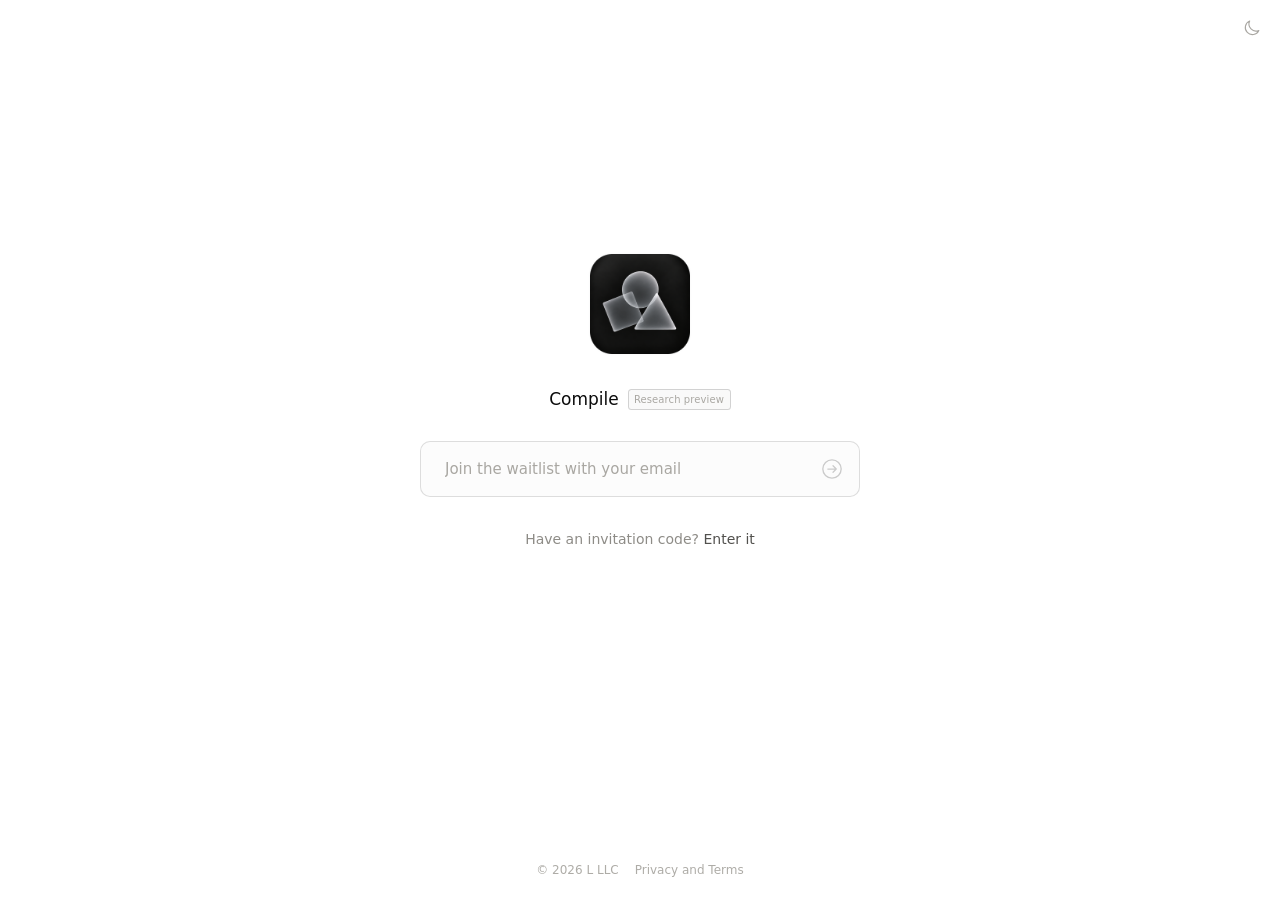
==== commit 0cdf8400: "Compile's door: the waitlist, and an invitation code's download" ====
--- a/index.html
+++ b/index.html
@@ -45,7 +45,7 @@
     </form>
     <div class="get" id="get" hidden>
       <a class="download" id="download" href="#"><span class="mark" aria-hidden="true">&#xF8FF;</span>Download for Mac</a>
-      <p class="version"><span class="release">Version 1.3 (3509) · 213 MB</span><span>Requires <span class="system">macOS 26 or later</span> and a Mac with Apple silicon</span></p>
+      <p class="version"><span class="release"></span><span>Requires <span class="system">macOS 26 or later</span> and a Mac with Apple silicon</span></p>
     </div>
     <p class="switch" id="switch-line"><span id="switch-words">Have an invitation code? </span><button type="button" class="link" id="switch" aria-controls="enter">Enter it</button></p>
     <noscript><p class="problem">This page needs JavaScript.</p></noscript>
--- a/assets/gate.css
+++ b/assets/gate.css
@@ -144,20 +144,20 @@
   margin-top: 32px; display: flex; justify-content: center;
   font-size: 17px; line-height: 27px; font-weight: var(--regular); letter-spacing: 0; color: var(--name);
 }
-/* The name in the middle, and "Research preview" beside it, level with the name's middle, as Claude Duet sets
-   its own (the owner, 29 October 2026: “even the name compile put side by side with reaerch preview in the
-   same way”; “recenter compile and make reserch preview smaller w the little box its in”): 10.5 points,
-   regular, quiet, in the faintest tint inside a hairline with small corners. */
-.title .name { position: relative; display: block; }
+/* The name and "Research preview" beside it, level with the name's middle, as Claude Duet sets its own (the
+   owner, 29 October 2026: “even the name compile put side by side with reaerch preview in the same way”), the
+   two centred together under the icon (of four layouts, “D”: the name centred alone left the pair right of
+   the column). The badge 10 points, light, a touch spaced, in the placeholder's grey, in the faintest tint
+   inside a fainter hairline (of five, “badge 5 with 3 faint grey fill”: “the text is too heavy”). */
+.title .name { display: inline-flex; align-items: center; }
 .badge {
-  position: absolute; left: 100%; top: 0; bottom: 0; margin: auto 0 auto 9px; height: fit-content;
-  display: block; padding: 4.7px 5.8px 4.3px 5.2px; white-space: nowrap;   /* even round the letters themselves, inside the hairline */
-  border: 0.5px solid rgba(var(--tints), .22); border-radius: 3.5px; background: var(--badge-fill);
-  font-size: 10.5px; line-height: 11px; font-weight: var(--regular); letter-spacing: 0; color: var(--quiet);  /* a little lighter than medium (the owner, 29 October 2026) */
+  display: block; margin-left: 9px; padding: 4.7px 5.8px 4.3px 5.2px; white-space: nowrap;   /* even round the letters themselves, inside the hairline */
+  border: 0.5px solid rgba(var(--tints), .16); border-radius: 3.5px; background: var(--badge-fill);
+  font-size: 10px; line-height: 11px; font-weight: 300; letter-spacing: .01em; color: var(--hint);
   /* Its words in the middle of the hairline, always (the owner, 28 and 29 October 2026: “make sure 'research
      preview' is always centered in its box”): the box trimmed to the capitals' top and the baseline, with
      even padding round them, so the middle is the letters' own, in any font, and not their line's; and the
-     box itself in the middle of the name's line. */
+     box itself in the middle of the name's line, as the row centres it. */
   text-box: trim-both cap alphabetic;
 }
 
@@ -224,8 +224,10 @@
   position: absolute; inset: 0; z-index: 1; width: 100%; height: 100%; margin: 0; padding: 0; border: 0;
   opacity: 0; font-size: 16px; color: transparent; background: transparent; caret-color: transparent; cursor: text;
 }
-.boxes { display: flex; gap: 14px; }
-.boxes .group { display: grid; grid-template-columns: repeat(4, 28px); gap: 5px; }
+/* As the app's (SignInLook.codeCell; the owner, 29 October 2026: “make the site then conform to the app”):
+   26 wide, 4 apart, in fours 12 apart. */
+.boxes { display: flex; gap: 12px; }
+.boxes .group { display: grid; grid-template-columns: repeat(4, 26px); gap: 4px; }
 .box {
   display: grid; place-items: center; height: 40px; border-radius: 7px;
   background: var(--field); border: 0.5px solid rgba(var(--tints), .13);
@@ -328,12 +330,12 @@
    size, line and place in its button, the same everywhere. */
 
 /* The page's footer, small and faint (the owner, 29 October 2026: “should be smaller. lighter in light mode and
-   darker on dark mode. on the bottom also put small © 2026 L LLC”): the copyright, and the privacy page with
-   the policy and the terms. */
+   darker on dark mode. on the bottom also put small © 2026 L LLC”; then “too small now. should be a tad bit
+   larger”, so 12): the copyright, and the policy and the terms as one text file. */
 .foot {
   padding: 0 max(24px, env(safe-area-inset-right, 0px)) max(22px, env(safe-area-inset-bottom, 0px)) max(24px, env(safe-area-inset-left, 0px));
   display: flex; justify-content: center; gap: 16px;
-  font-size: 11px; line-height: 14px; color: var(--faint);
+  font-size: 12px; line-height: 16px; color: var(--faint);
 }
 .foot a { color: var(--faint); border-radius: 4px; transition: color var(--fast) linear; text-decoration: none; }
 .foot a:hover { color: var(--ink); }
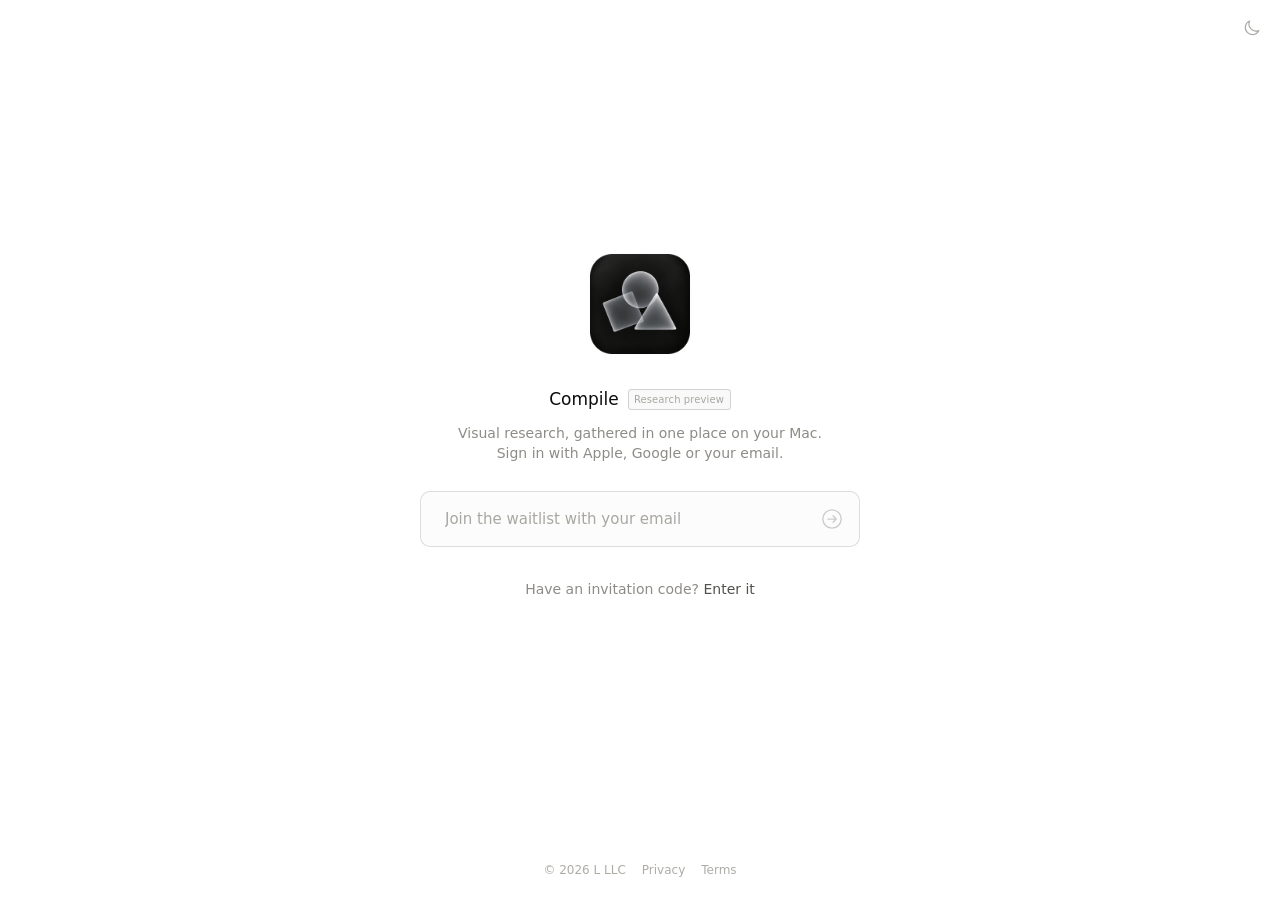
==== commit 9ba98cc6: "Compile's door: the waitlist, and an invitation code's download" ====
--- a/index.html
+++ b/index.html
@@ -28,6 +28,7 @@
   <div class="col">
     <span class="icon" aria-hidden="true"><img class="day" src="assets/icon-512.png" alt="" width="100" height="100"><img class="night" src="assets/icon-512-dark.png" alt="" width="100" height="100"></span>
     <h1 class="title"><span class="name">Compile<span class="badge"><span>Research preview</span></span></span></h1>
+    <p class="about"><span>Visual research, gathered in one place on your Mac.</span> <span>Sign in with Apple, Google or your email.</span></p>
     <form class="card" id="ask" novalidate>
       <div class="row">
         <input class="field" id="email" type="email" placeholder="Join the waitlist with your email" aria-label="Your email address, to join the waitlist" autocomplete="email" spellcheck="false">
@@ -51,7 +52,7 @@
     <noscript><p class="problem">This page needs JavaScript.</p></noscript>
   </div>
 </main>
-<footer class="foot"><span>© 2026 L LLC</span><a href="privacy-and-terms.txt" download="Compile Privacy and Terms.txt">Privacy and Terms</a></footer>
+<footer class="foot"><span>© 2026 L LLC</span><a href="privacy/">Privacy</a><a href="terms/">Terms</a></footer>
 <script src="assets/gate.js"></script>
 </body>
 </html>
--- a/assets/gate.css
+++ b/assets/gate.css
@@ -114,6 +114,7 @@
 .col > * { animation: arrive var(--slow) var(--ease-out) both; }
 .col > .icon { animation: settle 600ms var(--overshoot) backwards; }
 .col > .title { animation-delay: 90ms; }
+.col > .about { animation-delay: 150ms; }
 .col > .card { animation-delay: 220ms; }
 .col > .switch { animation-delay: 280ms; }
 .foot { animation: arrive var(--slow) var(--ease-out) 340ms both; }
@@ -160,6 +161,11 @@
      box itself in the middle of the name's line, as the row centres it. */
   text-box: trim-both cap alphabetic;
 }
+
+/* What Compile is, under the name in the quiet grey, as the line under the field is: Google's branding check
+   asks the home page to say what the app is for (the pre-flight audit, 4 November 2026). */
+.about { margin: 10px 0 0; max-width: 380px; font-size: 14px; line-height: 20px; color: var(--quiet); text-wrap: balance; }
+.about span { display: block; }
 
 .card { margin-top: 28px; width: 100%; display: flex; flex-direction: column; align-items: stretch; gap: 8px; }
 /* The field, and in it at the right SF Symbols' arrow.right.circle, light (the owner, 29 October 2026: the tick
@@ -331,7 +337,7 @@
 
 /* The page's footer, small and faint (the owner, 29 October 2026: “should be smaller. lighter in light mode and
    darker on dark mode. on the bottom also put small © 2026 L LLC”; then “too small now. should be a tad bit
-   larger”, so 12): the copyright, and the policy and the terms as one text file. */
+   larger”, so 12): the copyright, then Privacy and Terms, the site's own page of them. */
 .foot {
   padding: 0 max(24px, env(safe-area-inset-right, 0px)) max(22px, env(safe-area-inset-bottom, 0px)) max(24px, env(safe-area-inset-left, 0px));
   display: flex; justify-content: center; gap: 16px;
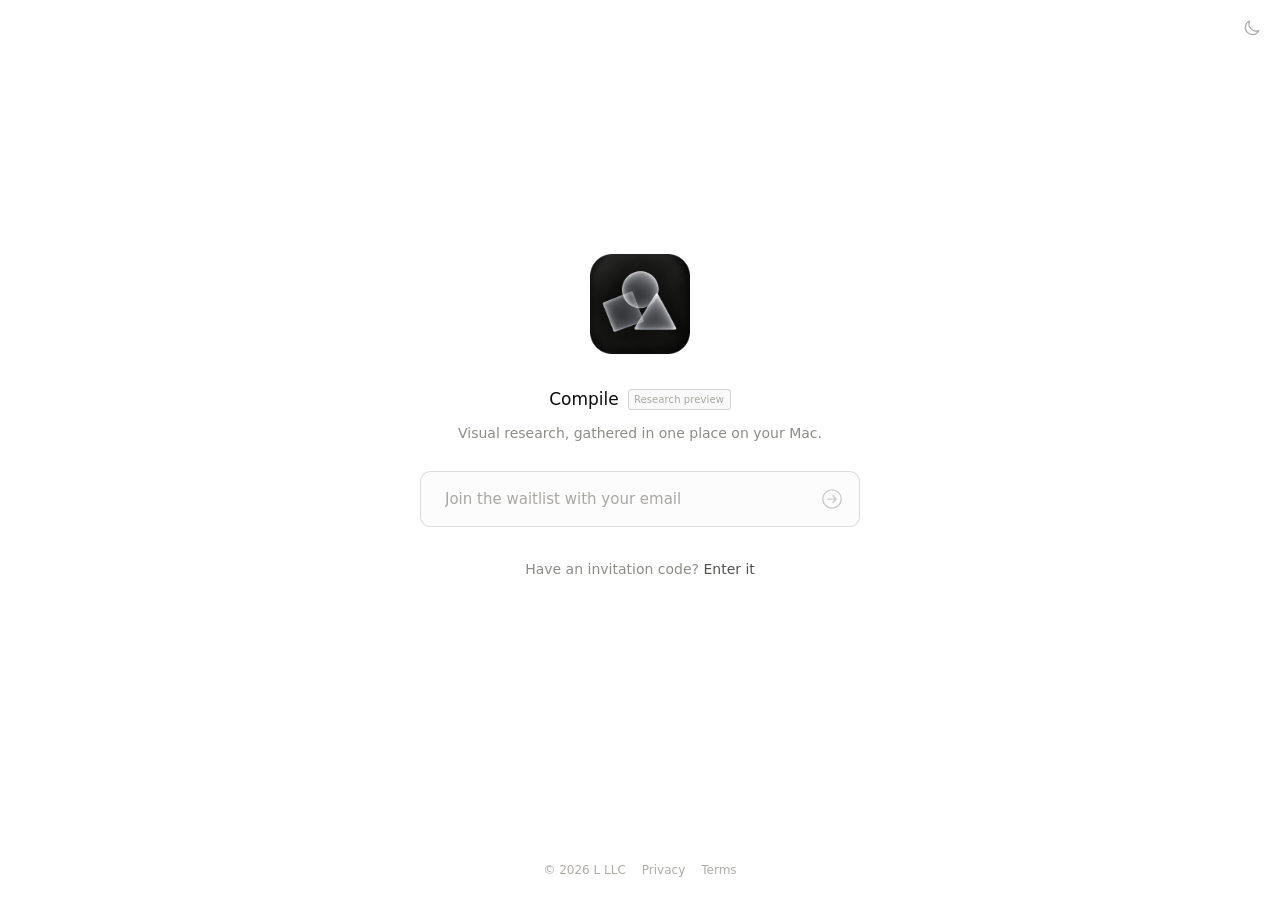
==== commit 17fd4003: "Compile's door: the waitlist, and an invitation code's download" ====
--- a/index.html
+++ b/index.html
@@ -28,7 +28,7 @@
   <div class="col">
     <span class="icon" aria-hidden="true"><img class="day" src="assets/icon-512.png" alt="" width="100" height="100"><img class="night" src="assets/icon-512-dark.png" alt="" width="100" height="100"></span>
     <h1 class="title"><span class="name">Compile<span class="badge"><span>Research preview</span></span></span></h1>
-    <p class="about"><span>Visual research, gathered in one place on your Mac.</span> <span>Sign in with Apple, Google or your email.</span></p>
+    <p class="about"><span>Visual research, gathered in one place on your Mac.</span></p>
     <form class="card" id="ask" novalidate>
       <div class="row">
         <input class="field" id="email" type="email" placeholder="Join the waitlist with your email" aria-label="Your email address, to join the waitlist" autocomplete="email" spellcheck="false">
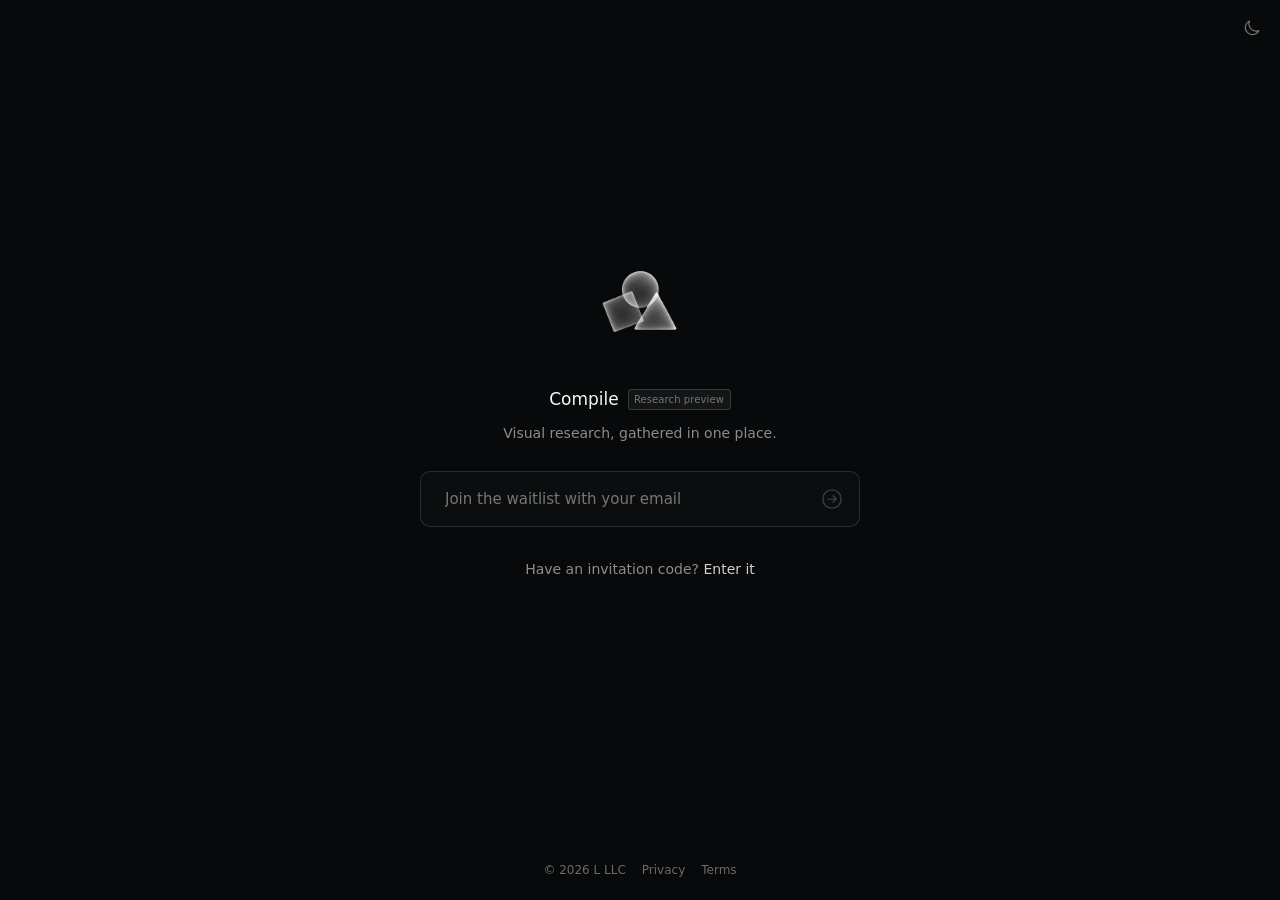
==== commit 329a866d: "Compile's door: the waitlist, and an invitation code's download" ====
--- a/index.html
+++ b/index.html
@@ -5,17 +5,23 @@
 <meta name="viewport" content="width=device-width, initial-scale=1">
 <meta name="robots" content="noindex, nofollow">
 <title>Compile</title>
-<meta name="theme-color" content="#FFFFFF" media="(prefers-color-scheme: light)">
-<meta name="theme-color" content="#08090A" media="(prefers-color-scheme: dark)">
-<meta name="color-scheme" content="light dark">
+<meta name="theme-color" content="#08090A" data-dark="#08090A" data-light="#FFFFFF">
+<meta name="color-scheme" content="dark">
 <script>
-/* Before the page is drawn: Light or Dark as the moon last chose, and whether this is one of Apple's own
-   systems, whose font draws the Apple logo on the download (Site/public/assets/gate.css `.mark`). */
 (function () {
-  var root = document.documentElement;
-  try { var chosen = localStorage.getItem('appearance'); if (chosen === 'dark' || chosen === 'light') root.setAttribute('data-theme', chosen); } catch (e) {}
-  if (/Mac|iPhone|iPad|iPod/.test(navigator.platform || '') || /Macintosh|iPhone|iPad/.test(navigator.userAgent || '')) root.classList.add('apple');
+  var root = document.documentElement, chosen = null;
+  try { chosen = localStorage.getItem('appearance'); } catch (e) {}
+  var theme = chosen === 'light' ? 'light' : 'dark';
+  root.setAttribute('data-theme', theme);
+  var bar = document.querySelector('meta[name="theme-color"]');
+  bar.setAttribute('content', bar.getAttribute('data-' + theme));
+  document.querySelector('meta[name="color-scheme"]').setAttribute('content', theme);
 })();
+</script>
+<script>
+/* Before the page is drawn: whether this is one of Apple's own systems, whose font draws the Apple logo on the
+   download (Site/public/assets/gate.css `.mark`). */
+if (/Mac|iPhone|iPad|iPod/.test(navigator.platform || '') || /Macintosh|iPhone|iPad/.test(navigator.userAgent || '')) document.documentElement.classList.add('apple');
 </script>
 <meta name="referrer" content="no-referrer">
 <link rel="icon" type="image/png" href="favicon.png">
@@ -23,12 +29,12 @@
 <link rel="stylesheet" href="assets/gate.css">
 </head>
 <body>
-<button class="theme" id="theme" type="button" aria-label="Dark appearance" aria-pressed="false"><svg class="drawn" viewBox="0 0 28 28" aria-hidden="true"><path d="M11.66 7A7.08 7.08 0 1 0 20.82 16.49A7.06 7.06 0 0 1 11.66 7Z"/></svg></button>
+<button class="theme" id="theme" type="button" aria-label="Dark appearance" aria-pressed="true"><svg class="drawn" viewBox="0 0 28 28" aria-hidden="true"><path d="M11.66 7A7.08 7.08 0 1 0 20.82 16.49A7.06 7.06 0 0 1 11.66 7Z"/></svg></button>
 <main class="gate" data-cloud="https://ground-cloud.ml2873.workers.dev">
   <div class="col">
     <span class="icon" aria-hidden="true"><img class="day" src="assets/icon-512.png" alt="" width="100" height="100"><img class="night" src="assets/icon-512-dark.png" alt="" width="100" height="100"></span>
     <h1 class="title"><span class="name">Compile<span class="badge"><span>Research preview</span></span></span></h1>
-    <p class="about"><span>Visual research, gathered in one place on your Mac.</span></p>
+    <p class="about"><span>Visual research, gathered in one place.</span></p>
     <form class="card" id="ask" novalidate>
       <div class="row">
         <input class="field" id="email" type="email" placeholder="Join the waitlist with your email" aria-label="Your email address, to join the waitlist" autocomplete="email" spellcheck="false">
@@ -38,15 +44,27 @@
     </form>
     <form class="card" id="enter" novalidate hidden>
       <div class="cells" id="cells">
-        <input id="code" type="text" aria-label="Your invitation code: twelve letters and digits" autocomplete="off" autocorrect="off"
+        <input id="typed" type="text" aria-label="Your invitation code: twelve letters and digits" autocomplete="off" autocorrect="off"
                autocapitalize="characters" spellcheck="false" enterkeyhint="go">
         <div class="boxes" aria-hidden="true"><span class="group"><span class="box" style="--i:0"></span><span class="box" style="--i:1"></span><span class="box" style="--i:2"></span><span class="box" style="--i:3"></span></span><span class="group"><span class="box" style="--i:4"></span><span class="box" style="--i:5"></span><span class="box" style="--i:6"></span><span class="box" style="--i:7"></span></span><span class="group"><span class="box" style="--i:8"></span><span class="box" style="--i:9"></span><span class="box" style="--i:10"></span><span class="box" style="--i:11"></span></span></div>
       </div>
       <p class="problem" id="problem" role="status" aria-live="polite"></p>
     </form>
-    <div class="get" id="get" hidden>
-      <a class="download" id="download" href="#"><span class="mark" aria-hidden="true">&#xF8FF;</span>Download for Mac</a>
-      <p class="version"><span class="release"></span><span>Requires <span class="system">macOS 26 or later</span> and a Mac with Apple silicon</span></p>
+    <div class="got" id="got" hidden>
+      <div class="kept" id="kept"><button class="code" id="copy" type="button"><span id="code"></span><span class="symbol" aria-hidden="true"><svg class="drawn" viewBox="0 0 28 28"><g class="sheets"><rect x="10.6" y="6.8" width="10.4" height="12.4" rx="2.3"/><path d="M7.6 10.6V19.4A2.6 2.6 0 0 0 10.2 22H16.8"/></g><path class="tick" d="M9.4 14.6L12.7 18.1L18.9 10.3"/></svg></span></button><span class="sr" id="copied" role="status" aria-live="polite"></span></div>
+      <div class="steps" id="mac">
+        <div class="get" id="get">
+          <a class="download" id="download" href="#"><span class="mark" aria-hidden="true">&#xF8FF;</span>Download for Mac</a>
+          <p class="version"><span class="release"></span><span>Requires <span class="system">macOS 26 or later</span> and a Mac with Apple silicon</span></p>
+        </div>
+        <p class="then">Then drag Compile from Downloads to Applications.</p>
+        <p class="then">Installed it? <a class="link" id="open" href="ground://code">Open in Compile</a></p>
+      </div>
+      <div class="steps" id="handheld" hidden>
+        <p class="then">Compile is a Mac app. Open this link on a Mac to see it.</p>
+        <div class="get"><button class="download send" id="send-link" type="button">Send Link…</button></div>
+      </div>
+      <p class="note" id="note" role="status" aria-live="polite"></p>
     </div>
     <p class="switch" id="switch-line"><span id="switch-words">Have an invitation code? </span><button type="button" class="link" id="switch" aria-controls="enter">Enter it</button></p>
     <noscript><p class="problem">This page needs JavaScript.</p></noscript>
--- a/assets/gate.css
+++ b/assets/gate.css
@@ -1,8 +1,10 @@
-/* The gate: the site's door, in Compile's tokens (docs/spec/visual-system.md, Palette.swift), in Light or
-   Dark as the reader's system is, or as the moon at the top right chooses (the owner, 29 October 2026: “there
-   shoudl be a dark mode”). SF Pro, as the system's font, and drawings of SF Symbols (the owner: “make sure its all
+/* The gate: the site's door, in Compile's tokens (docs/spec/visual-system.md, Palette.swift), in Dark until the
+   moon at the top right chooses Light (the owner, 29 October 2026: “there shoudl be a dark mode”; 4 November 2026:
+   “default dark mode in app and on website”), whatever the reader's system is, as Compile is until Settings ▸
+   Appearance chooses. SF Pro, as the system's font, and drawings of SF Symbols (the owner: “make sure its all
    apple sf symbols and font”). One column: Compile's icon, its name with "Research preview" beside it, and the
-   waitlist; the code's cells take the waitlist's place, and the download theirs. Focus is quiet and
+   waitlist; the code's cells take the waitlist's place, and the code in its box, the download and Open in
+   Compile theirs, as the cloud's code page draws them (Cloud/src/web.ts `DOOR_STYLE`). Focus is quiet and
    neutral here, a ring of tint, with no blue.
 
    Every line is a border, 0.5px, never a shadow (the owner, 29 October 2026, of the badge's edge on a phone:
@@ -10,23 +12,26 @@
    pixel on a Retina screen, where a half-pixel shadow falls between them and smears over two. Site/build.mjs
    refuses a stylesheet with an inset shadow. */
 
+/* Dark, as Compile's own (Palette.swift): Linear's page, #08090A, its text #F7F8F8, X's greys for the quieter
+   words, the tints white; the field a step above the page, as the app's message field is. The page's look until
+   the moon chooses Light, and without the script that reads its choice (Site/build.mjs `look`). */
 :root {
-  --ground: #FFFFFF;           /* white (the owner, 29 October 2026: “make the background straight up white in light mode”) */
-  --ink: #0B0B0B;
-  --secondary: #52514E;
-  --quiet: #8E8C87;            /* the grey words, lighter than the app's (the owner, 29 October 2026: “the gray text should be lighter in light mode and darker in dark mode”) */
-  --name: #0B0B0B;             /* Compile's name: ink in Light (“compile should be darker in light mode”) */
-  --link: #52514E;             /* “Enter it”: a step softer than the name, in Light as in Dark (the owner, 29 October 2026: “the gray used in 'compile' should be the color for 'enter it' and the color 'enter it' is should take what compile is”) */
-  --badge-fill: rgba(var(--tints), .022);
-  --hint: #A9A7A2;             /* the field's placeholder, lighter than the grey words (the owner, 29 October 2026: “the gray should be lighter gray”) */
-  --faint: #AEACA7;            /* the footer's words, fainter than the grey words (the owner, 29 October 2026) */
-  --tints: 11, 11, 11;         /* the tints are the text colour at an opacity: #0B0B0B in Light */
+  --ground: #08090A;
+  --ink: #F7F8F8;
+  --secondary: #CECECE;
+  --quiet: #8C8C8C;
+  --name: #F7F8F8;
+  --link: #CECECE;
+  --badge-fill: rgba(var(--tints), .05);
+  --hint: #767676;
+  --faint: #6B6B6B;
+  --tints: 255, 255, 255;      /* the tints are the text colour at an opacity: white in Dark */
   --edge: rgba(var(--tints), .10);
   --edge-strong: rgba(var(--tints), .20);
   --tint: rgba(var(--tints), .05);
-  --tint-hover: rgba(var(--tints), .10);
-  --field: #FCFCFC;            /* the text box the lightest grey on the white page (the owner, 29 October 2026: “a lot lighter gray”, then lighter still) */
-  --shadow: rgba(11, 11, 11, .045);
+  --tint-hover: rgba(var(--tints), .075);
+  --field: rgba(255, 255, 255, .018);   /* a step above the page, less than it was (the owner, 29 October 2026: “make the text box a bit darker than it was before”) */
+  --shadow: rgba(0, 0, 0, .35);
   --accent: #2A78D6;
   --focus-glow: #CDE2FB;
   --r-card: 10px;
@@ -39,45 +44,24 @@
   --regular: 400;
   --medium: 500;
   --font: -apple-system, BlinkMacSystemFont, system-ui, "SF Pro", "SF Pro Text", sans-serif;
-  color-scheme: light dark;
-}
-/* Dark, as Compile's own (Palette.swift): Linear's page, #08090A, its text #F7F8F8, X's greys for the
-   quieter words, the tints white; the field a step above the page, as the app's message field is. As the
-   reader's system is, unless the moon chose (`data-theme`, kept in the browser). */
-:root[data-theme="dark"] {
-  --ground: #08090A;
-  --ink: #F7F8F8;
-  --secondary: #CECECE;
-  --quiet: #8C8C8C;
-  --name: #F7F8F8;
-  --link: #CECECE;
-  --badge-fill: rgba(var(--tints), .05);
-  --hint: #767676;
-  --faint: #6B6B6B;
-  --tints: 255, 255, 255;
-  --tint-hover: rgba(var(--tints), .075);
-  --field: rgba(255, 255, 255, .018);   /* a step above the page, less than it was (the owner, 29 October 2026: “make the text box a bit darker than it was before”) */
-  --shadow: rgba(0, 0, 0, .35);
   color-scheme: dark;
 }
-:root[data-theme="light"] { color-scheme: light; }
-@media (prefers-color-scheme: dark) {
-  :root:not([data-theme="light"]) {
-    --ground: #08090A;
-    --ink: #F7F8F8;
-    --secondary: #CECECE;
-    --quiet: #8C8C8C;
-    --name: #F7F8F8;
-    --link: #CECECE;
-    --badge-fill: rgba(var(--tints), .05);
-    --hint: #767676;
-  --faint: #6B6B6B;
-    --tints: 255, 255, 255;
-    --tint-hover: rgba(var(--tints), .075);
-    --field: rgba(255, 255, 255, .018);
-    --shadow: rgba(0, 0, 0, .35);
-    color-scheme: dark;
-  }
+/* Light, once the moon chooses it (`data-theme`, kept in the browser). */
+:root[data-theme="light"] {
+  --ground: #FFFFFF;           /* white (the owner, 29 October 2026: “make the background straight up white in light mode”) */
+  --ink: #0B0B0B;
+  --secondary: #52514E;
+  --quiet: #8E8C87;            /* the grey words, lighter than the app's (the owner, 29 October 2026: “the gray text should be lighter in light mode and darker in dark mode”) */
+  --name: #0B0B0B;             /* Compile's name: ink in Light (“compile should be darker in light mode”) */
+  --link: #52514E;             /* “Enter it”: a step softer than the name, in Light as in Dark (the owner, 29 October 2026: “the gray used in 'compile' should be the color for 'enter it' and the color 'enter it' is should take what compile is”) */
+  --badge-fill: rgba(var(--tints), .022);
+  --hint: #A9A7A2;             /* the field's placeholder, lighter than the grey words (the owner, 29 October 2026: “the gray should be lighter gray”) */
+  --faint: #AEACA7;            /* the footer's words, fainter than the grey words (the owner, 29 October 2026) */
+  --tints: 11, 11, 11;         /* #0B0B0B in Light */
+  --tint-hover: rgba(var(--tints), .10);
+  --field: #FCFCFC;            /* the text box the lightest grey on the white page (the owner, 29 October 2026: “a lot lighter gray”, then lighter still) */
+  --shadow: rgba(11, 11, 11, .045);
+  color-scheme: light;
 }
 * { box-sizing: border-box; }
 html { -webkit-text-size-adjust: 100%; text-size-adjust: 100%; }
@@ -117,7 +101,7 @@
 .col > .about { animation-delay: 150ms; }
 .col > .card { animation-delay: 220ms; }
 .col > .switch { animation-delay: 280ms; }
-.foot { animation: arrive var(--slow) var(--ease-out) 340ms both; }
+.foot, .more { animation: arrive var(--slow) var(--ease-out) 340ms both; }
 .title .badge { animation: land var(--settle) var(--ease-out) 460ms both; }
 
 /* Compile's icon, as it sits in the Dock: its own rounded shape, with the faintest shadow under it (the
@@ -134,13 +118,11 @@
   filter: drop-shadow(0 1px 2px var(--shadow));
 }
 .icon img { display: block; width: 100px; height: 100px; transition: opacity var(--base) var(--ease-out); }
-.icon .night { position: absolute; inset: 0; opacity: 0; }
-:root[data-theme="dark"] .icon .night { opacity: 1; }
-:root[data-theme="dark"] .icon .day { opacity: 0; }
-@media (prefers-color-scheme: dark) {
-  :root:not([data-theme="light"]) .icon .night { opacity: 1; }
-  :root:not([data-theme="light"]) .icon .day { opacity: 0; }
-}
+/* The dark icon in Dark, the page's look until the moon chooses Light; the light icon in Light. */
+.icon .night { position: absolute; inset: 0; }
+.icon .day { opacity: 0; }
+:root[data-theme="light"] .icon .night { opacity: 0; }
+:root[data-theme="light"] .icon .day { opacity: 1; }
 .title {
   margin-top: 32px; display: flex; justify-content: center;
   font-size: 17px; line-height: 27px; font-weight: var(--regular); letter-spacing: 0; color: var(--name);
@@ -269,20 +251,54 @@
 .card.done .problem { color: var(--secondary); }
 
 /* The way between the two forms: the one going steps back, a little up and small, and the words under it
-   fade as they change; the other arrives. The download's way in is the same step back, slower. */
+   fade as they change; the other arrives. The code's way out is the same step back, slower. */
 .col > .stepping { animation: leave 160ms var(--ease-out) forwards; pointer-events: none; }
 .col > .leaving { animation: leave 240ms var(--ease-out) forwards; pointer-events: none; }
 
-/* The download, once a code was one: it rises into the form's place, a little low and small, with give,
-   and what it needs settles under it a beat later. As wide as its words, as the text box is (the owner, 29
-   October 2026: consistent with the waitlist's conventions): its faint fill, hairline and corners of 10, its
-   words light grey (28 October: “option 2 … if you could make the text light gray”), ink under the pointer,
-   the edge darker with the text box's ring on focus; the Apple logo before them on Apple's systems. */
+/* Once a code was one, as the cloud's code page ends (Cloud/src/web.ts `codeInvitation`): the code in its box,
+   in the form's place, and the download under it rise together, a little low and small, with give, and the
+   lines under them settle a beat later. */
+.got { margin-top: 28px; width: 100%; display: flex; flex-direction: column; align-items: center; }  /* where the form was */
+.got[hidden], .steps[hidden] { display: none; }
+.got.shown { animation: rise 480ms var(--overshoot) both; }
+.got.shown .version, .got.shown .then { animation: arrive var(--slow) var(--ease-out) 200ms both; }
+.steps { display: flex; flex-direction: column; align-items: center; }
+
+/* The code, kept: one box as the text box is, as wide as the code, its letters spaced a little, in fours; a
+   click copies it, and SF Symbols' doc.on.doc at its right turns to a checkmark a moment (drawn). */
+.kept { display: flex; justify-content: center; }
+.code {
+  -webkit-appearance: none; appearance: none; margin: 0; position: relative;
+  display: inline-flex; align-items: center; justify-content: center; height: 56px; padding: 0 60px;
+  font: inherit; font-size: 17px; line-height: 22px; letter-spacing: .08em; color: var(--ink); text-align: center;
+  -webkit-user-select: none; user-select: none; cursor: pointer;
+  background: var(--field); border: 0.5px solid rgba(var(--tints), .13); border-radius: 10px;
+  transition: border-color var(--fast) linear, box-shadow var(--base) var(--ease-out);
+}
+.code:hover { border-color: rgba(var(--tints), .22); }
+.code:focus { outline: none; }
+.code:focus-visible { border-color: rgba(var(--tints), .2); box-shadow: 0 0 0 3px rgba(var(--tints), .03); }
+.code .symbol {
+  position: absolute; right: 14px; top: 50%; width: 28px; height: 28px; margin-top: -14px;
+  display: grid; place-items: center; color: var(--hint); transition: color var(--fast) linear;
+}
+.code:hover .symbol, .code.copied .symbol { color: var(--ink); }
+.code .drawn { display: block; width: 28px; height: 28px; fill: none; stroke: currentColor; stroke-width: 1.25; stroke-linecap: round; stroke-linejoin: round; }
+.code .tick { display: none; stroke-width: 1.45; }
+.code.copied .sheets { display: none; }
+.code.copied .tick { display: inline; }
+@media (max-width: 380px) { .code { max-width: 100%; padding: 0 46px; } .code .symbol { right: 10px; } }
+/* Said to VoiceOver, unseen: “Copied”. */
+.sr { position: absolute; width: 1px; height: 1px; margin: -1px; overflow: hidden; clip-path: inset(50%); white-space: nowrap; }
+
+/* The download, under the code. As wide as its words, as the text box is (the owner, 29 October 2026:
+   consistent with the waitlist's conventions): its faint fill, hairline and corners of 10, its words light
+   grey (28 October: “option 2 … if you could make the text light gray”), ink under the pointer, the edge
+   darker with the text box's ring on focus; the Apple logo before them on Apple's systems. Send Link…, on a
+   phone, is the same. */
 .get { margin-top: 24px; display: flex; flex-direction: column; align-items: center; gap: 28px; }  /* what it needs well below the button (the owner, 29 October 2026: “should be lower”) */
-.get[hidden] { display: none; }
-.get.shown { animation: rise 480ms var(--overshoot) both; }
-.get.shown .version { animation: arrive var(--slow) var(--ease-out) 200ms both; }
 .download {
+  -webkit-appearance: none; appearance: none; margin: 0; cursor: pointer; font: inherit;
   display: inline-flex; align-items: center; justify-content: center; gap: 6px;
   height: 48px; padding: 0 24px; border-radius: 10px;
   border: 0.5px solid rgba(var(--tints), .13); background: var(--field); color: var(--quiet); text-decoration: none;
@@ -296,9 +312,19 @@
 .download:active { transform: scale(.985); transition: border-color var(--fast) linear, color var(--fast) linear, transform var(--fast) linear; }
 .download:focus { outline: none; }
 .download:focus-visible { border-color: rgba(var(--tints), .2); box-shadow: 0 0 0 3px rgba(var(--tints), .03); }
-.get.quiet .download:focus-visible { box-shadow: none; }
+.got.quiet .download:focus-visible { box-shadow: none; }
 .version { display: flex; flex-direction: column; align-items: center; gap: 2px; font-size: 13px; line-height: 18px; color: var(--quiet); }
 .version .release:empty { display: none; }
+
+/* The lines under the download, in the quiet grey, as the code page's: where Compile goes once it is down,
+   then Open in Compile, as the link "Enter it" is; on a phone, that Compile is a Mac app, over Send Link….
+   What Open in Compile didn't open says so under them, arriving as a message does. */
+.then { margin-top: 28px; font-size: 14px; line-height: 20px; color: var(--quiet); text-wrap: balance; }
+.get + .then, .then + .get { margin-top: 24px; }
+.then + .then { margin-top: 4px; }
+a.link { text-decoration: none; }
+.note { margin-top: 12px; max-width: 340px; font-size: 13px; line-height: 18px; color: var(--quiet); text-wrap: balance; animation: arrive var(--settle) var(--ease-out) both; }
+.note:empty { display: none; }
 
 /* The other way in: "Have an invitation code? Enter it", or back, "Join the waitlist". */
 .switch { margin-top: 4px; font-size: 14px; line-height: 20px; color: var(--quiet); transition: opacity 160ms var(--ease-out); }
@@ -335,6 +361,25 @@
    29 October 2026: “the apple symbols aren't showing”), so each is a drawing of the symbol at its measured
    size, line and place in its button, the same everywhere. */
 
+/* What Compile does, and what it asks Google for, on overview/, the page Google is given as Compile's home
+   page and nothing on the site links to: a reading column as wide as the door's field, the quiet grey, its
+   two headings in ink (the pre-flight audit, 4 November 2026). The door's icon, name and line sit above it,
+   nearer the top, as the page is for reading. */
+.overview-page .gate { flex: none; padding-top: max(48px, 12svh); padding-bottom: 36px; }
+.more {
+  width: 100%; max-width: 440px; box-sizing: border-box; margin: 0 auto; padding: 0 max(24px, env(safe-area-inset-right, 0px)) 72px max(24px, env(safe-area-inset-left, 0px));
+  font-size: 14px; line-height: 22px; color: var(--quiet); text-align: left;
+}
+.more h2 { margin: 28px 0 8px; font-size: 14px; line-height: 20px; font-weight: 500; color: var(--ink); }
+.more h2:first-child { margin-top: 0; }
+.more ul { margin: 0; padding-left: 18px; }
+.more li { margin: 4px 0; }
+.more p { margin: 0; text-wrap: pretty; }
+.more a { color: var(--link); text-decoration: none; border-radius: 4px; transition: color var(--fast) linear; }
+.more a:hover { color: var(--ink); }
+.more a:focus { outline: none; }
+.more a:focus-visible { box-shadow: 0 0 0 2px var(--ground), 0 0 0 4px var(--edge-strong); }
+
 /* The page's footer, small and faint (the owner, 29 October 2026: “should be smaller. lighter in light mode and
    darker on dark mode. on the bottom also put small © 2026 L LLC”; then “too small now. should be a tad bit
    larger”, so 12): the copyright, then Privacy and Terms, the site's own page of them. */
@@ -359,10 +404,10 @@
 @keyframes shake { 20% { transform: translateX(-3px); } 45% { transform: translateX(2px); } 70% { transform: translateX(-1px); } }
 @keyframes blink { 50% { opacity: 0; } }
 @media (prefers-reduced-motion: reduce) {
-  .col > *, .col > .icon, .title .badge, .foot, .card.shown, .card.done .problem { animation: none; }
+  .col > *, .col > .icon, .title .badge, .foot, .more, .card.shown, .card.done .problem { animation: none; }
   .icon, .icon:hover, .icon img { transition: none; transform: none; }
   .card.sending .go, .go:active:not(:disabled) { animation: none; transform: none; }
-  .col > .leaving, .col > .stepping, .get.shown, .get.shown .version, .problem.shown { animation: none; }
+  .col > .leaving, .col > .stepping, .got.shown, .got.shown .version, .got.shown .then, .problem.shown, .note { animation: none; }
   .switch { transition: none; }
   .theme { animation: none; }
   body { transition: none; }
